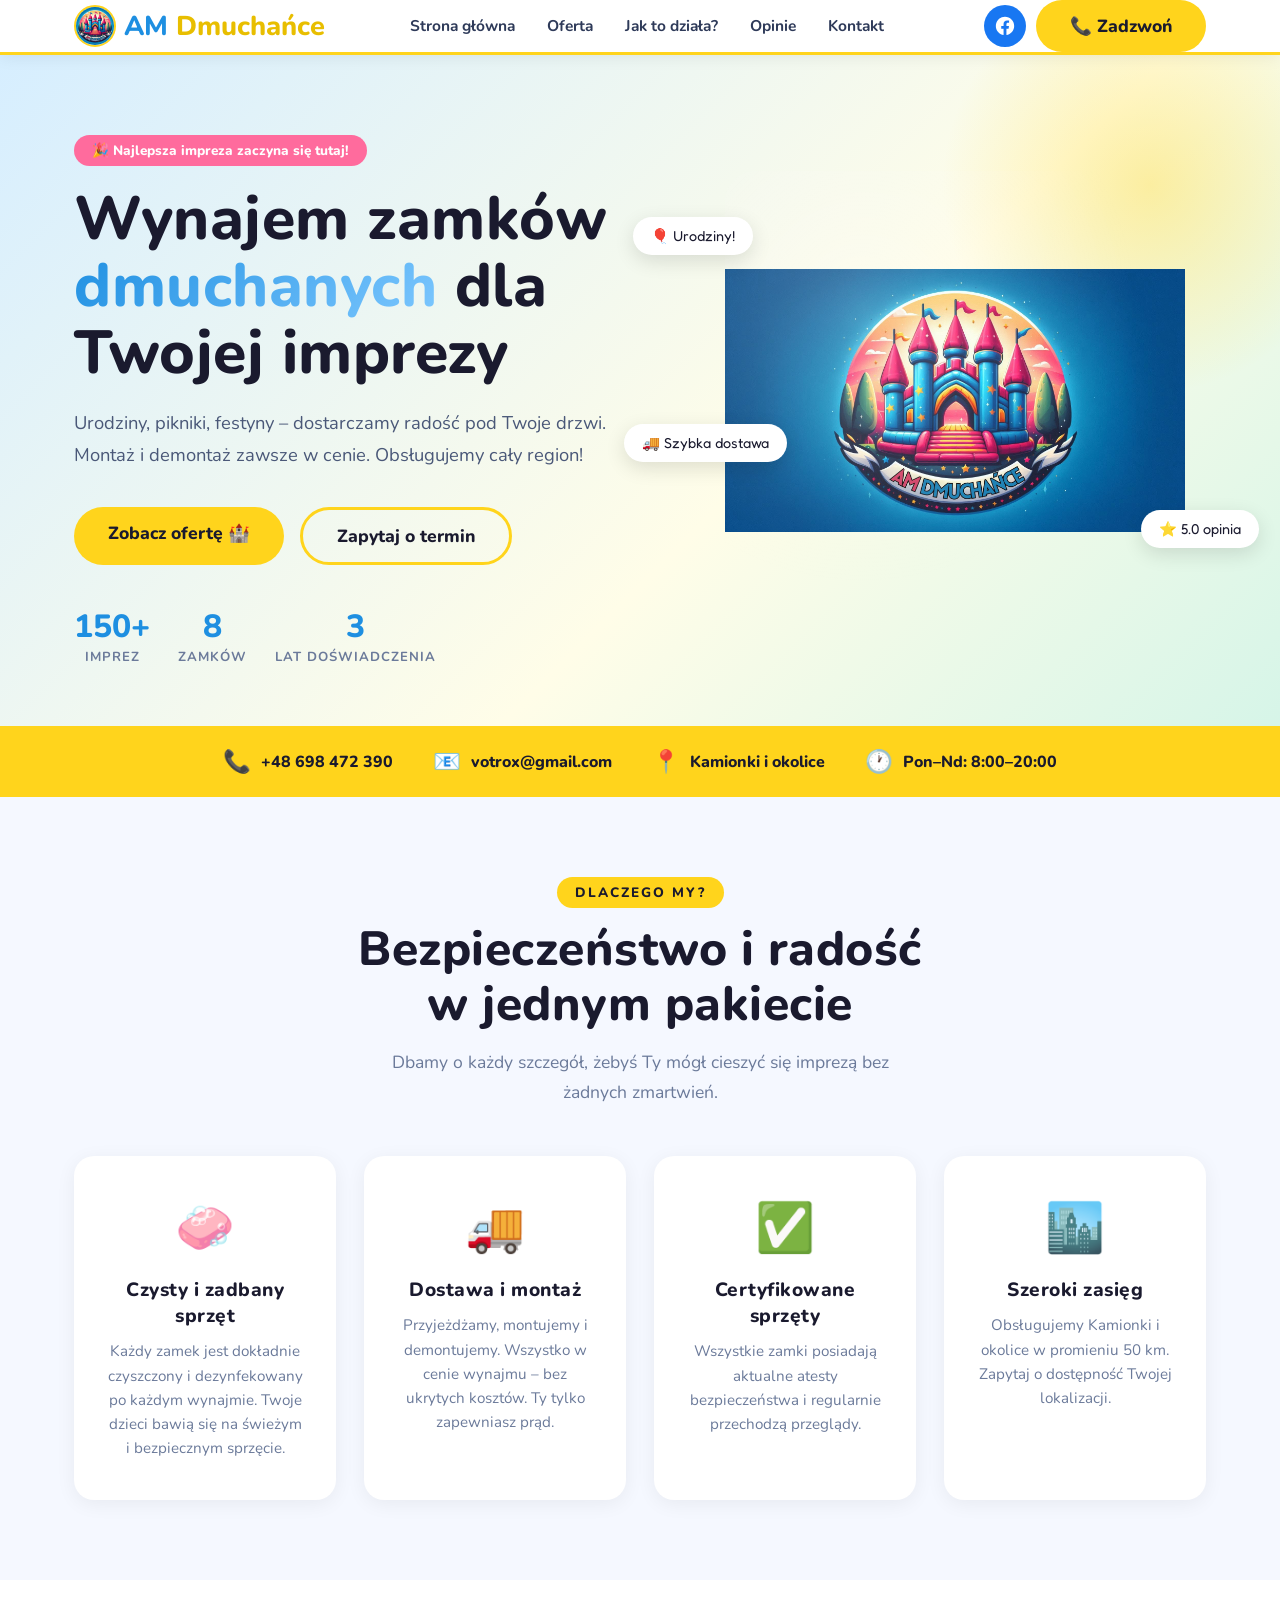
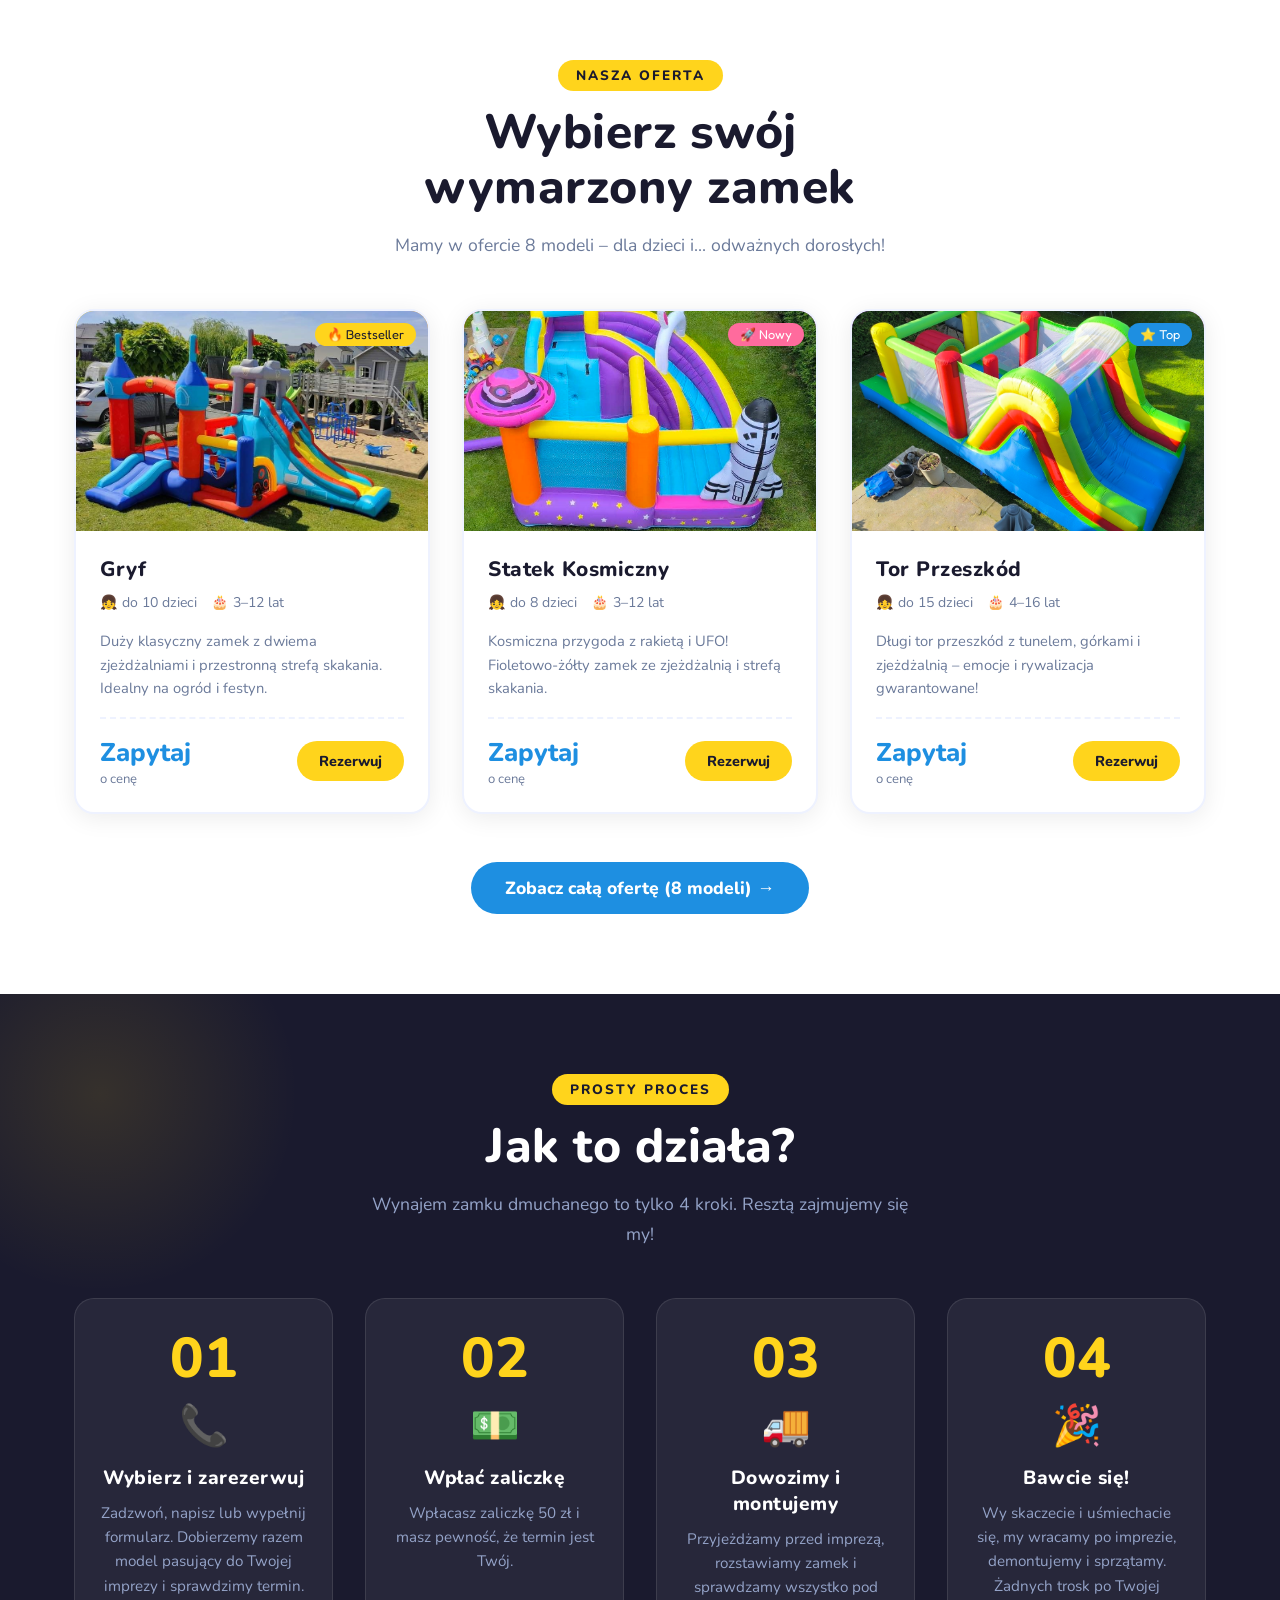
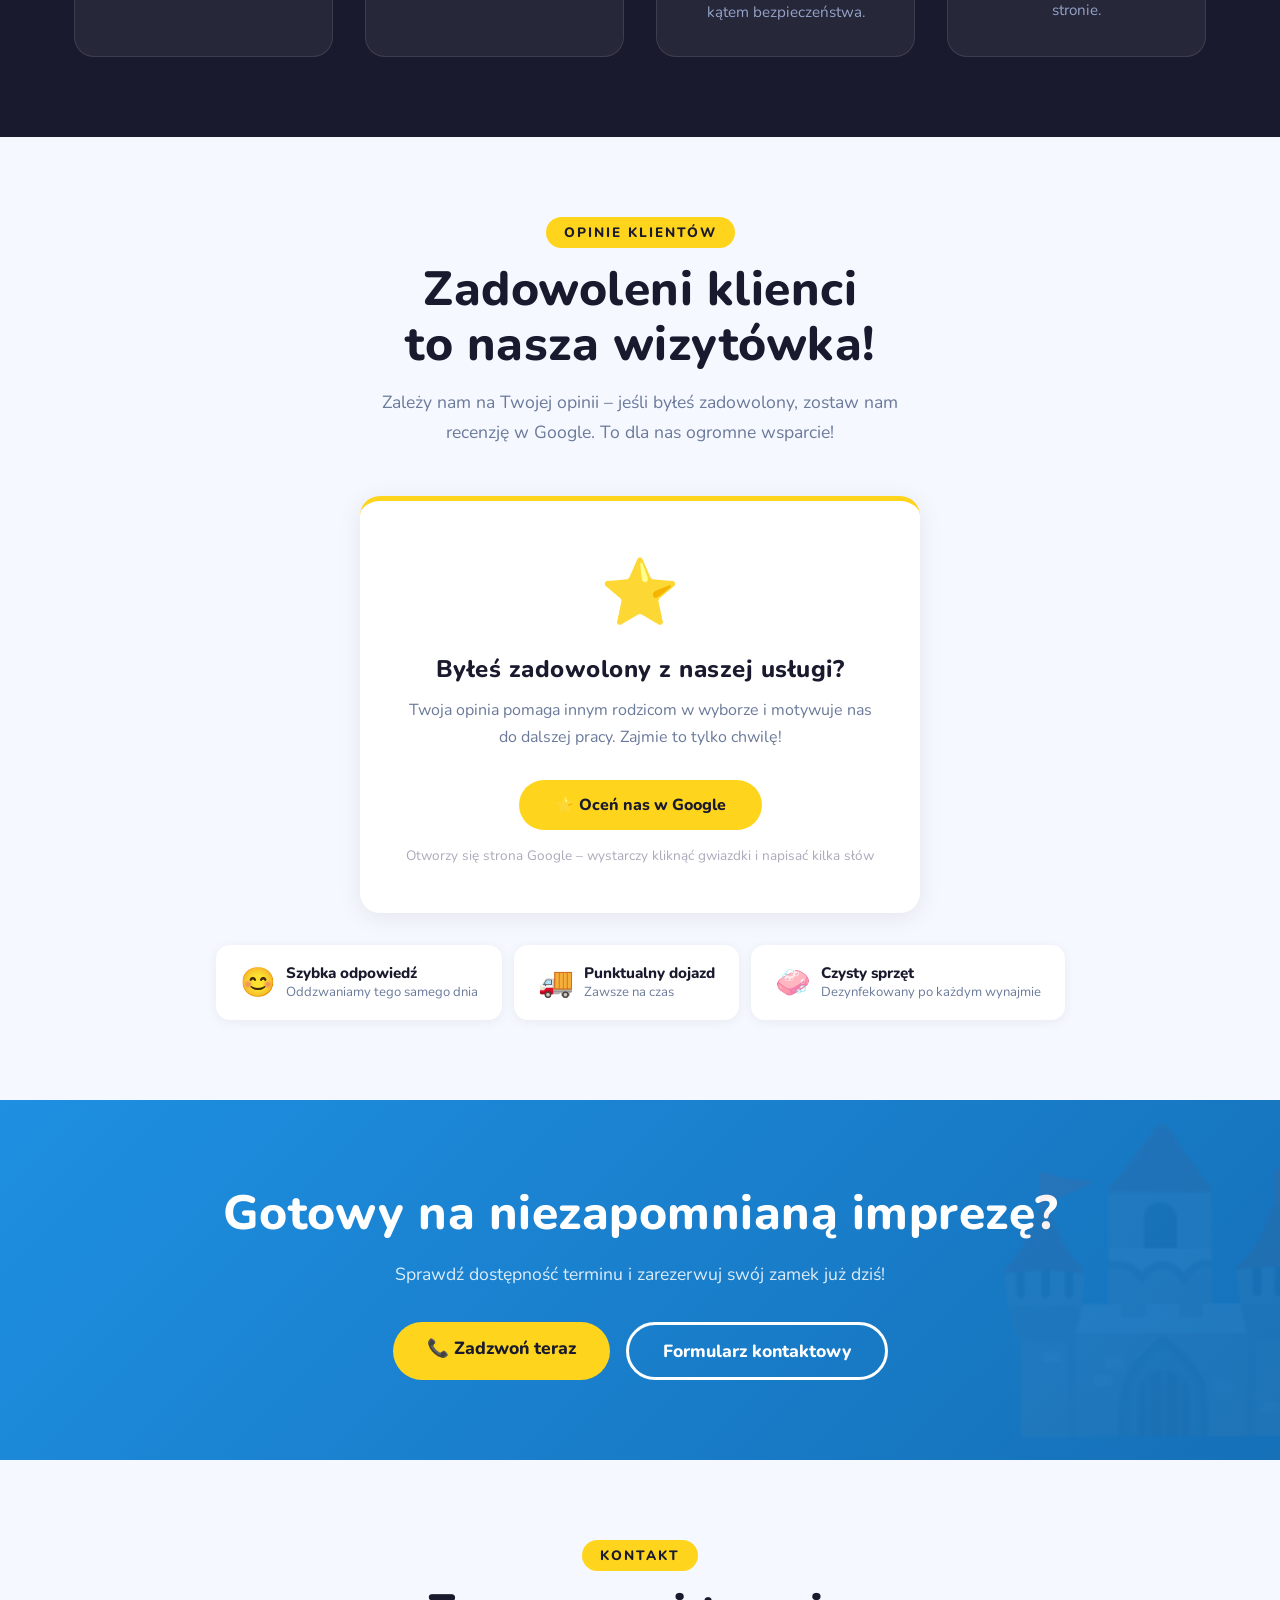
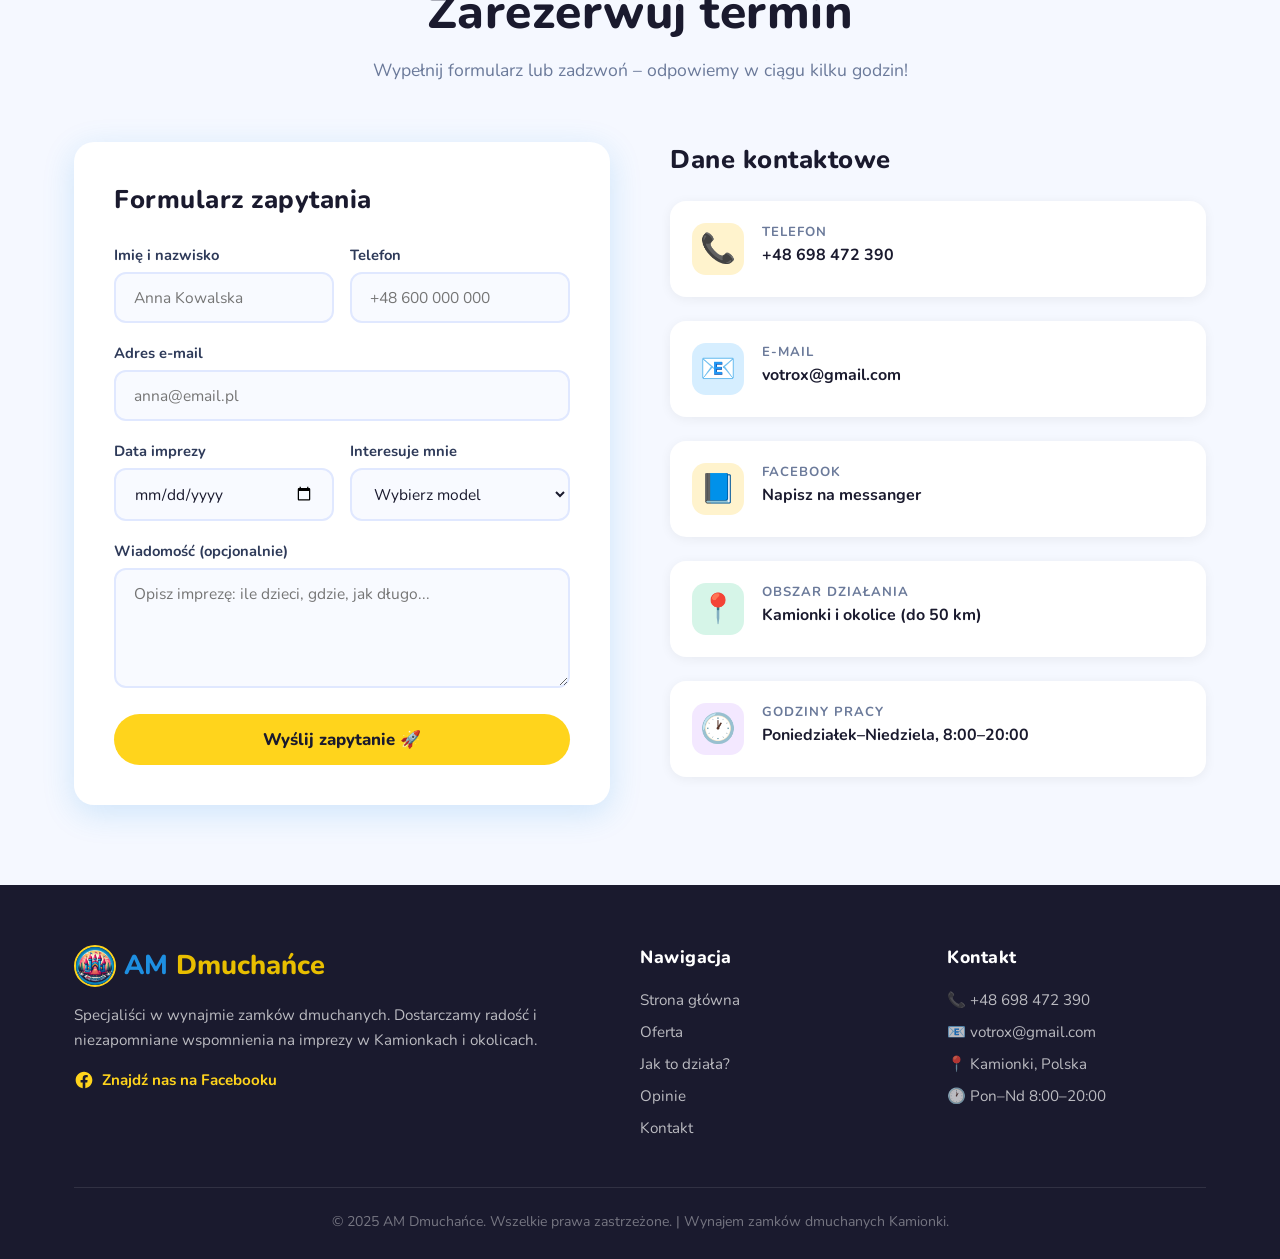
==== index.html @ 65a86e57 "Add files via upload" ====
<!DOCTYPE html>
<html lang="pl">
<head>
  <meta charset="UTF-8" />
  <meta name="viewport" content="width=device-width, initial-scale=1.0" />
  <meta name="description" content="AM Dmuchańce – wynajem zamków dmuchanych na urodziny, imprezy i eventy. Dostawa, montaż, ubezpieczenie w cenie. Zadzwoń już dziś!" />
  <meta name="keywords" content="wynajem dmuchańców, wynajem zamków dmuchanych, dmuchańce Kamionki, zamek dmuchany na urodziny, atrakcje dla dzieci, dmuchańce na eventy, dmuchańce Wielkopolska, AM Dmuchańce" />
  <meta name="robots" content="index, follow" />
  <meta name="author" content="AM Dmuchańce" />
  <meta property="og:type" content="website" />
  <meta property="og:locale" content="pl_PL" />
  <meta property="og:title" content="AM Dmuchańce – Wynajem Zamków Dmuchanych" />
  <meta property="og:description" content="Wynajem zamków dmuchanych na urodziny, festyny i eventy. Obsługujemy Kamionki i okolice. Dostawa, montaż i demontaż w cenie." />
  <meta property="og:image" content="logo.jpg" />
  <meta property="og:site_name" content="AM Dmuchańce" />
  <meta name="twitter:card" content="summary_large_image" />
  <meta name="twitter:title" content="AM Dmuchańce – Wynajem Zamków Dmuchanych" />
  <meta name="twitter:description" content="Zarezerwuj dmuchańca na imprezę: urodziny, piknik lub festyn. Kamionki i okolice." />
  <meta name="twitter:image" content="logo.jpg" />
  <link rel="canonical" href="/" />
  <script type="application/ld+json">
    {
      "@context": "https://schema.org",
      "@type": "LocalBusiness",
      "name": "AM Dmuchańce",
      "description": "Wynajem zamków dmuchanych na urodziny, imprezy i eventy.",
      "image": "logo.jpg",
      "telephone": "+48 698 472 390",
      "email": "votrox@gmail.com",
      "areaServed": {
        "@type": "City",
        "name": "Kamionki"
      },
      "address": {
        "@type": "PostalAddress",
        "addressLocality": "Kamionki",
        "addressCountry": "PL"
      },
      "openingHoursSpecification": [
        {
          "@type": "OpeningHoursSpecification",
          "dayOfWeek": [
            "Monday",
            "Tuesday",
            "Wednesday",
            "Thursday",
            "Friday",
            "Saturday",
            "Sunday"
          ],
          "opens": "08:00",
          "closes": "20:00"
        }
      ],
      "sameAs": [
        "https://www.facebook.com/profile.php?id=61563343614624&locale=pl_PL"
      ]
    }
  </script>
  <title>AM Dmuchańce – Wynajem Zamków Dmuchanych</title>
  <link rel="icon" type="image/x-icon" href="favicon.ico" />
  <link rel="stylesheet" href="style.css" />
</head>
<body>    

<!-- ===== HEADER ===== -->
<header>
  <nav class="container">
    <a href="index.html" class="logo">
      <img src="logo.jpg" alt="AM Dmuchańce logo" class="logo-img" /> AM <span>Dmuchańce</span>
    </a>
    <ul class="nav-links">
      <li><a href="index.html">Strona główna</a></li>
      <li><a href="oferta.html">Oferta</a></li>
      <li><a href="#jak-to-dziala">Jak to działa?</a></li>
      <li><a href="#opinie">Opinie</a></li>
      <li><a href="#kontakt">Kontakt</a></li>
    </ul>
    <div class="nav-actions">
      <a href="https://www.facebook.com/profile.php?id=61563343614624&locale=pl_PL" target="_blank" rel="noopener" class="btn-fb" aria-label="Facebook">
        <svg xmlns="http://www.w3.org/2000/svg" viewBox="0 0 24 24" fill="currentColor" width="22" height="22"><path d="M22 12c0-5.523-4.477-10-10-10S2 6.477 2 12c0 4.991 3.657 9.128 8.438 9.878v-6.987H7.9v-2.89h2.538V9.797c0-2.506 1.492-3.89 3.777-3.89 1.094 0 2.238.195 2.238.195v2.46h-1.26c-1.243 0-1.63.771-1.63 1.562V12h2.773l-.443 2.89h-2.33v6.988C18.343 21.128 22 16.991 22 12z"/></svg>
      </a>
      <a href="tel:+48698472390" class="btn btn-primary nav-cta">📞 Zadzwoń</a>
    </div>
    <div class="hamburger" aria-label="Menu">
      <span></span><span></span><span></span>
    </div>
  </nav>
</header>

<!-- ===== HERO ===== -->
<section class="hero">
  <div class="container hero-inner">
    <div class="hero-content">
      <span class="hero-badge">🎉 Najlepsza impreza zaczyna się tutaj!</span>
      <h1>Wynajem zamków<br><em>dmuchanych</em> dla Twojej imprezy</h1>
      <p class="hero-desc">
        Urodziny, pikniki, festyny – dostarczamy radość pod Twoje drzwi.
        Montaż i demontaż zawsze w cenie.
        Obsługujemy cały region!
      </p>
      <div class="hero-actions">
        <a href="oferta.html" class="btn btn-primary">Zobacz ofertę 🏰</a>
        <a href="#kontakt" class="btn btn-outline">Zapytaj o termin</a>
      </div>
      <div class="hero-stats">
        <div class="stat-item">
          <div class="stat-num" data-target="150" data-suffix="+">0+</div>
          <div class="stat-label">Imprez</div>
        </div>
        <div class="stat-item">
          <div class="stat-num" data-target="8" data-suffix="">0</div>
          <div class="stat-label">Zamków</div>
        </div>
        <div class="stat-item">
          <div class="stat-num" data-target="3">0</div>
          <div class="stat-label">Lat doświadczenia</div>
        </div>
      </div>
    </div>

    <div class="hero-visual" style="padding-left: 40px;">
      <div class="hero-castle-wrapper">
        <div class="castle-img-placeholder" style="font-size:0;background:none;box-shadow:none;">
          <img src="logo.jpg" alt="AM Dmuchańce zamek dmuchany" style="width:100%;height:100%;object-fit:contain;border-radius:20px;" />
        </div>
        <div class="bubble bubble-1">🎈 Urodziny!</div>
        <div class="bubble bubble-2">⭐ 5.0 opinia</div>
        <div class="bubble bubble-3">🚚 Szybka dostawa</div>
      </div>
    </div>
  </div>
</section>

<!-- ===== CONTACT STRIP ===== -->
<div class="contact-strip">
  <div class="container contact-strip-inner">
    <div class="contact-item"><span class="icon">📞</span> +48 698 472 390</div>
    <div class="contact-item"><span class="icon">📧</span> votrox@gmail.com</div>
    <div class="contact-item"><span class="icon">📍</span> Kamionki i okolice</div>
    <div class="contact-item"><span class="icon">🕐</span> Pon–Nd: 8:00–20:00</div>
  </div>
</div>

<!-- ===== FEATURES ===== -->
<section class="features">
  <div class="container">
    <div class="text-center">
      <span class="section-tag">Dlaczego My?</span>
      <h2 class="section-title">Bezpieczeństwo i radość<br>w jednym pakiecie</h2>
      <p class="section-sub">Dbamy o każdy szczegół, żebyś Ty mógł cieszyć się imprezą bez żadnych zmartwień.</p>
    </div>
    <div class="features-grid">
      <div class="feature-card reveal">
        <span class="feature-icon">🧼</span>
         <h3>Czysty i zadbany sprzęt</h3>
        <p>Każdy zamek jest dokładnie czyszczony i dezynfekowany po każdym wynajmie. Twoje dzieci bawią się na świeżym i bezpiecznym sprzęcie.</p>
      </div>
      <div class="feature-card reveal">
        <span class="feature-icon">🚚</span>
        <h3>Dostawa i montaż</h3>
        <p>Przyjeżdżamy, montujemy i demontujemy. Wszystko w cenie wynajmu – bez ukrytych kosztów. Ty tylko zapewniasz prąd.</p>
      </div>
      <div class="feature-card reveal">
        <span class="feature-icon">✅</span>
        <h3>Certyfikowane sprzęty</h3>
        <p>Wszystkie zamki posiadają aktualne atesty bezpieczeństwa i regularnie przechodzą przeglądy.</p>
      </div>
      <div class="feature-card reveal">
        <span class="feature-icon">🏙️</span>
        <h3>Szeroki zasięg</h3>
        <p>Obsługujemy Kamionki i okolice w promieniu 50 km. Zapytaj o dostępność Twojej lokalizacji.</p>
      </div>
    </div>
  </div>
</section>

<!-- ===== OFFER PREVIEW ===== -->
<section class="offer-preview" id="oferta">
  <div class="container">
    <div class="text-center">
      <span class="section-tag">Nasza Oferta</span>
      <h2 class="section-title">Wybierz swój<br>wymarzony zamek</h2>
      <p class="section-sub">Mamy w ofercie 8 modeli – dla dzieci i... odważnych dorosłych!</p>
    </div>
    <div class="offer-grid">

      <div class="castle-card castle-card-full" data-category="klasyczne">
        <div class="castle-thumb t1" style="padding:0;">
          <img src="gryf_1.jpg" alt="Gryf – zamek dmuchany" style="width:100%;height:100%;object-fit:cover;" />
          <span class="castle-badge">🔥 Bestseller</span>
        </div>
        <div class="castle-info">
          <h3>Gryf</h3>
          <div class="castle-meta">
            <span>👧 do 10 dzieci</span>
            <span>🎂 3–12 lat</span>
          </div>
          <p style="font-size:.92rem;color:#6B7A9A;line-height:1.6;margin-bottom:12px;">Duży klasyczny zamek z dwiema zjeżdżalniami i przestronną strefą skakania. Idealny na ogród i festyn.</p>
          
          <div class="castle-price">
            <div>
              <div class="price-amount">Zapytaj</div>
              <div class="price-unit">o cenę</div>
            </div>
            <a href="index.html#kontakt" class="btn btn-primary" style="padding:10px 22px;font-size:.9rem;">Rezerwuj</a>
          </div>
        </div>
      </div>

      <div class="castle-card castle-card-full" data-category="tematyczne">
        <div class="castle-thumb t3" style="padding:0;">
          <img src="statekkosmiczny3.jpg" alt="Statek Kosmiczny – zamek dmuchany" style="width:100%;height:100%;object-fit:cover;" />
          <span class="castle-badge" style="background:var(--pink);color:#fff;">🚀 Nowy</span>
        </div>
        <div class="castle-info">
          <h3>Statek Kosmiczny</h3>
          <div class="castle-meta">
            <span>👧 do 8 dzieci</span>
            <span>🎂 3–12 lat</span>
          </div>
          <p style="font-size:.92rem;color:#6B7A9A;line-height:1.6;margin-bottom:12px;">Kosmiczna przygoda z rakietą i UFO! Fioletowo-żółty zamek ze zjeżdżalnią i strefą skakania.</p>
          
          <div class="castle-price">
            <div>
              <div class="price-amount">Zapytaj</div>
              <div class="price-unit">o cenę</div>
            </div>
            <a href="index.html#kontakt" class="btn btn-primary" style="padding:10px 22px;font-size:.9rem;">Rezerwuj</a>
          </div>
        </div>
      </div>

      <div class="castle-card castle-card-full" data-category="komby">
        <div class="castle-thumb t5" style="padding:0;">
          <img src="torprzeszkod5.jpg" alt="Tor Przeszkód – zamek dmuchany" style="width:100%;height:100%;object-fit:cover;" />
          <span class="castle-badge" style="background:var(--blue);color:#fff;">⭐ Top</span>
        </div>
        <div class="castle-info">
          <h3>Tor Przeszkód</h3>
          <div class="castle-meta">
            <span>👧 do 15 dzieci</span>
            <span>🎂 4–16 lat</span>
          </div>
          <p style="font-size:.92rem;color:#6B7A9A;line-height:1.6;margin-bottom:12px;">Długi tor przeszkód z tunelem, górkami i zjeżdżalnią – emocje i rywalizacja gwarantowane!</p>
          
          <div class="castle-price">
            <div>
              <div class="price-amount">Zapytaj</div>
              <div class="price-unit">o cenę</div>
            </div>
            <a href="index.html#kontakt" class="btn btn-primary" style="padding:10px 22px;font-size:.9rem;">Rezerwuj</a>
          </div>
        </div>
      </div>

    </div>
    <div class="text-center" style="margin-top:48px;">
      <a href="oferta.html" class="btn btn-secondary">Zobacz całą ofertę (8 modeli) →</a>
    </div>
  </div>
</section>

<!-- ===== HOW IT WORKS ===== -->
<section class="how" id="jak-to-dziala">
  <div class="container">
    <div class="text-center">
      <span class="section-tag" style="background:var(--yellow);">Prosty proces</span>
      <h2 class="section-title">Jak to działa?</h2>
      <p class="section-sub">Wynajem zamku dmuchanego to tylko 4 kroki. Resztą zajmujemy się my!</p>
    </div>
    <div class="steps-grid">
      <div class="step">
        <div class="step-num">01</div>
        <div class="step-icon">📞</div>
        <h3>Wybierz i zarezerwuj</h3>
        <p>Zadzwoń, napisz lub wypełnij formularz. Dobierzemy razem model pasujący do Twojej imprezy i sprawdzimy termin.</p>
      </div>
      <div class="step">
        <div class="step-num">02</div>
        <div class="step-icon">💵</div>
        <h3>Wpłać zaliczkę</h3>
        <p>Wpłacasz zaliczkę 50 zł i masz pewność, że termin jest Twój.</p>
      </div>
      <div class="step">
        <div class="step-num">03</div>
        <div class="step-icon">🚚</div>
        <h3>Dowozimy i montujemy</h3>
        <p>Przyjeżdżamy przed imprezą, rozstawiamy zamek i sprawdzamy wszystko pod kątem bezpieczeństwa.</p>
      </div>
      <div class="step">
        <div class="step-num">04</div>
        <div class="step-icon">🎉</div>
        <h3>Bawcie się!</h3>
        <p>Wy skaczecie i uśmiechacie się, my wracamy po imprezie, demontujemy i sprzątamy. Żadnych trosk po Twojej stronie.</p>
      </div>
    </div>
  </div>
</section>

<!-- ===== TESTIMONIALS ===== -->
 <section class="testimonials" id="opinie">
  <div class="container">
    <div class="text-center">
      <span class="section-tag">Opinie Klientów</span>
      <h2 class="section-title">Zadowoleni klienci<br>to nasza wizytówka!</h2>
      <p class="section-sub">Zależy nam na Twojej opinii – jeśli byłeś zadowolony, zostaw nam recenzję w Google. To dla nas ogromne wsparcie!</p>
    </div>
    <div style="display:flex;flex-direction:column;align-items:center;gap:32px;margin-top:16px;">
      <div style="background:var(--white);border-radius:var(--radius);padding:48px 40px;text-align:center;box-shadow:0 4px 24px rgba(0,0,0,.08);max-width:560px;width:100%;border-top:5px solid var(--yellow);">
        <div style="font-size:4rem;margin-bottom:16px;">⭐</div>
        <h3 style="font-size:1.5rem;margin-bottom:12px;color:var(--dark);">Byłeś zadowolony z naszej usługi?</h3>
        <p style="color:#6B7A9A;line-height:1.7;margin-bottom:28px;">Twoja opinia pomaga innym rodzicom w wyborze i motywuje nas do dalszej pracy. Zajmie to tylko chwilę!</p>
        <a href="https://www.google.com/search?client=opera-gx&hs=63m&sa=X&sca_esv=f0f46d557053f7c4&sxsrf=ANbL-n58nLShHznS77eJIgfb4PZEChLWdA:1776110178319&q=AM+Dmuchańce+-+Wynajem+dmuchańców+Opinie&rflfq=1&num=20&stick=H4sIAAAAAAAAAONgkxIxNDA1NDSxNDI0MDQ1NLI0srA0tNjAyPiKUdvRV8EltzQ5I_FoS3Kqgq5CeGVeYlZqrkIKTPDw5nIF_4LMvMzURaykqAYAS38jBncAAAA&rldimm=10511492101512928918&tbm=lcl&hl=pl-PL&ved=2ahUKEwjl0YqCzuuTAxVlKBAIHZZMPMIQ9fQKegQIRhAG&biw=1878&bih=923&dpr=1#lkt=LocalPoiReviews" target="_blank" rel="noopener" class="btn btn-primary" style="font-size:1rem;padding:14px 36px;">
          ⭐ Oceń nas w Google
        </a>
        <p style="margin-top:16px;font-size:.85rem;color:#aab;">Otworzy się strona Google – wystarczy kliknąć gwiazdki i napisać kilka słów</p>
      </div>
      <div style="display:flex;gap:12px;flex-wrap:wrap;justify-content:center;">
        <div style="background:var(--white);border-radius:14px;padding:18px 24px;box-shadow:0 2px 12px rgba(0,0,0,.06);display:flex;align-items:center;gap:10px;">
          <span style="font-size:1.8rem;">😊</span>
          <div>
            <div style="font-weight:800;font-size:.95rem;color:var(--dark);">Szybka odpowiedź</div>
            <div style="font-size:.82rem;color:#6B7A9A;">Oddzwaniamy tego samego dnia</div>
          </div>
        </div>
        <div style="background:var(--white);border-radius:14px;padding:18px 24px;box-shadow:0 2px 12px rgba(0,0,0,.06);display:flex;align-items:center;gap:10px;">
          <span style="font-size:1.8rem;">🚚</span>
          <div>
            <div style="font-weight:800;font-size:.95rem;color:var(--dark);">Punktualny dojazd</div>
            <div style="font-size:.82rem;color:#6B7A9A;">Zawsze na czas</div>
          </div>
        </div>
        <div style="background:var(--white);border-radius:14px;padding:18px 24px;box-shadow:0 2px 12px rgba(0,0,0,.06);display:flex;align-items:center;gap:10px;">
          <span style="font-size:1.8rem;">🧼</span>
          <div>
            <div style="font-weight:800;font-size:.95rem;color:var(--dark);">Czysty sprzęt</div>
            <div style="font-size:.82rem;color:#6B7A9A;">Dezynfekowany po każdym wynajmie</div>
          </div>
        </div>
      </div>
    </div>
  </div>
</section>
<!-- <section class="testimonials" id="opinie">
  <div class="container">
    <div class="text-center">
      <span class="section-tag">Opinie Klientów</span>
      <h2 class="section-title">Co mówią<br>zadowoleni rodzice?</h2>
      <p class="section-sub">Ponad 150 udanych imprez i setki szczęśliwych dzieci. Sprawdź, co o nas myślą!</p>
    </div>
    <div class="testi-grid">
      <div class="testi-card">
        <div class="stars">★★★★★</div>
        <p>Zamek był piękny, dzieci były zachwycone! Panowie przyjechali punktualnie, wszystko sprawnie rozstawili. Zdecydowanie polecam i wrócimy za rok!</p>
        <div class="testi-author">
          <div class="author-avatar av1">👩</div>
          <div>
            <div class="author-name">Katarzyna M.</div>
            <div class="author-role">Urodziny 6-latki, Warszawa</div>
          </div>
        </div>
      </div>
      <div class="testi-card">
        <div class="stars">★★★★★</div>
        <p>Wynajęliśmy zamek wodny na piknik firmowy – absolutny hit! Nawet dorośli nie mogli się powstrzymać od skakania. Obsługa profesjonalna i miła.</p>
        <div class="testi-author">
          <div class="author-avatar av2">👨</div>
          <div>
            <div class="author-name">Piotr K.</div>
            <div class="author-role">Piknik firmowy, Piaseczno</div>
          </div>
        </div>
      </div>
      <div class="testi-card">
        <div class="stars">★★★★★</div>
        <p>Super cena, rewelacyjna obsługa, zamek dokładnie taki jak na zdjęciach. Córka już pyta kiedy znowu będzie skakać! Na pewno będziemy wracać.</p>
        <div class="testi-author">
          <div class="author-avatar av3">👩</div>
          <div>
            <div class="author-name">Monika R.</div>
            <div class="author-role">Urodziny 5-latki, Pruszków</div>
          </div>
        </div>
      </div>
    </div>
  </div>
</section> -->

<!-- ===== CTA BAND ===== -->
<section class="cta-band">
  <div class="container">
    <h2>Gotowy na niezapomnianą imprezę?</h2>
    <p>Sprawdź dostępność terminu i zarezerwuj swój zamek już dziś!</p>
    <div style="display:flex;gap:16px;justify-content:center;flex-wrap:wrap;">
      <a href="tel:+48698472390" class="btn btn-primary">📞 Zadzwoń teraz</a>
      <a href="#kontakt" class="btn btn-outline" style="border-color:#fff;color:#fff;">Formularz kontaktowy</a>
    </div>
  </div>
</section>

<!-- ===== CONTACT ===== -->
<section class="contact-section" id="kontakt">
  <div class="container">
    <div class="text-center" style="margin-bottom:56px;">
      <span class="section-tag">Kontakt</span>
      <h2 class="section-title">Zarezerwuj termin</h2>
      <p class="section-sub">Wypełnij formularz lub zadzwoń – odpowiemy w ciągu kilku godzin!</p>
    </div>
    <div class="contact-grid">
      <div class="contact-form">
        <h3>Formularz zapytania</h3>
        <form id="contactForm" action="https://formspree.io/f/mwvaewgo" method="POST">
  <div class="form-group row2">
    <div>
      <label>Imię i nazwisko</label>
      <input type="text" name="imie_nazwisko" placeholder="Anna Kowalska" required />
    </div>
    <div>
      <label>Telefon</label>
      <input type="tel" name="telefon" placeholder="+48 600 000 000" required />
    </div>
  </div>
  <div class="form-group">
    <label>Adres e-mail</label>
    <input type="email" name="email" placeholder="anna@email.pl" required />
  </div>
  <div class="form-group row2">
    <div>
      <label>Data imprezy</label>
      <input type="date" name="data_imprezy" required />
    </div>
    <div>
      <label>Interesuje mnie</label>
      <select name="model">
        <option value="">Wybierz model</option>
        <option>Gryf</option>
        <option>Statek Morski</option>
        <option>Statek Kosmiczny</option>
        <option>Domek</option>
        <option>Tor Przeszkód</option>
        <option>Klocki - Zjeżdżalnia</option>
        <option>Klocki - Ocean</option>
        <option>Klocki - Plac Zabawy</option>
      </select>
    </div>
  </div>
  <div class="form-group">
    <label>Wiadomość (opcjonalnie)</label>
    <textarea name="wiadomosc" placeholder="Opisz imprezę: ile dzieci, gdzie, jak długo..."></textarea>
  </div>
  <button type="submit" class="btn btn-primary" style="width:100%;font-size:1.05rem;">
    Wyślij zapytanie 🚀
  </button>
</form>
      </div>

      <div class="contact-info">
        <h3>Dane kontaktowe</h3>
        <div class="contact-info-list">
          <div class="cinfo-item">
            <div class="cinfo-icon ci1">📞</div>
            <div>
              <div class="cinfo-label">Telefon</div>
              <div class="cinfo-value">+48 698 472 390</div>
            </div>
          </div>
          <div class="cinfo-item">
            <div class="cinfo-icon ci2">📧</div>
            <div>
              <div class="cinfo-label">E-mail</div>
              <div class="cinfo-value">votrox@gmail.com</div>
            </div>
          </div>
          <div class="cinfo-item">
            <div class="cinfo-icon ci1">📘</div>
            <div>
              <div class="cinfo-label">Facebook</div>
              <div class="cinfo-value"><a href="https://www.facebook.com/profile.php?id=61563343614624&locale=pl_PL" target="_blank" rel="noopener">Napisz na messanger</a></div>
            </div>
          </div>
          <div class="cinfo-item">
            <div class="cinfo-icon ci3">📍</div>
            <div>
              <div class="cinfo-label">Obszar działania</div>
              <div class="cinfo-value">Kamionki i okolice (do 50 km)</div>
            </div>
          </div>
          <div class="cinfo-item">
            <div class="cinfo-icon" style="background:#F3E8FF;">🕐</div>
            <div>
              <div class="cinfo-label">Godziny pracy</div>
              <div class="cinfo-value">Poniedziałek–Niedziela, 8:00–20:00</div>
            </div>
          </div>
        </div>
      </div>
    </div>
  </div>
</section>

<!-- ===== FOOTER ===== -->
<footer>
  <div class="container">
    <div class="footer-grid">
      <div class="footer-brand">
        <a href="index.html" class="logo">
          <img src="logo.jpg" alt="AM Dmuchańce" class="logo-img" /> AM <span>Dmuchańce</span>
        </a>
        <p style="margin-top:16px;">Specjaliści w wynajmie zamków dmuchanych. Dostarczamy radość i niezapomniane wspomnienia na imprezy w Kamionkach i okolicach.</p>
        <a href="https://www.facebook.com/profile.php?id=61563343614624&locale=pl_PL" target="_blank" rel="noopener" style="display:inline-flex;align-items:center;gap:8px;margin-top:16px;color:var(--yellow);font-weight:700;font-size:.95rem;">
          <svg xmlns="http://www.w3.org/2000/svg" viewBox="0 0 24 24" fill="currentColor" width="20" height="20"><path d="M22 12c0-5.523-4.477-10-10-10S2 6.477 2 12c0 4.991 3.657 9.128 8.438 9.878v-6.987H7.9v-2.89h2.538V9.797c0-2.506 1.492-3.89 3.777-3.89 1.094 0 2.238.195 2.238.195v2.46h-1.26c-1.243 0-1.63.771-1.63 1.562V12h2.773l-.443 2.89h-2.33v6.988C18.343 21.128 22 16.991 22 12z"/></svg>
          Znajdź nas na Facebooku
        </a>
      </div>
      <div class="footer-col">
        <h4>Nawigacja</h4>
        <ul>
          <li><a href="index.html">Strona główna</a></li>
          <li><a href="oferta.html">Oferta</a></li>
          <li><a href="#jak-to-dziala">Jak to działa?</a></li>
          <li><a href="#opinie">Opinie</a></li>
          <li><a href="#kontakt">Kontakt</a></li>
        </ul>
      </div>
      <div class="footer-col">
        <h4>Kontakt</h4>
        <ul>
          <li><a href="tel:+48698472390">📞 +48 698 472 390</a></li>
          <li><a href="mailto:votrox@gmail.com">📧 votrox@gmail.com</a></li>
          <li><a href="#">📍 Kamionki, Polska</a></li>
          <li><a href="#">🕐 Pon–Nd 8:00–20:00</a></li>
        </ul>
      </div>
    </div>
    <div class="footer-bottom">
      © 2025 AM Dmuchańce. Wszelkie prawa zastrzeżone. | Wynajem zamków dmuchanych Kamionki.
    </div>
  </div>
</footer>

<script src="main.js"></script>
</body>
</html>
---- style.css ----
@import url('https://fonts.googleapis.com/css2?family=Fredoka+One&family=Nunito:wght@400;600;700;800&display=swap');

/* ===== RESET & ROOT ===== */
*, *::before, *::after { box-sizing: border-box; margin: 0; padding: 0; }

:root {
  --yellow:   #FFD41C;
  --yellow-d: #E8BE00;
  --blue:     #1E8FE1;
  --blue-d:   #1570B8;
  --sky:      #D6EEFF;
  --pink:     #FF6B9D;
  --green:    #2DCB6E;
  --white:    #FFFFFF;
  --dark:     #1A1A2E;
  --gray:     #F5F8FF;
  --text:     #2E3A59;
  --radius:   20px;
  --shadow:   0 8px 32px rgba(30,143,225,.18);
}

html { scroll-behavior: smooth; }

body {
  font-family: 'Nunito', sans-serif;
  color: var(--text);
  background: var(--white);
  overflow-x: hidden;
}

h1, h2, h3, h4 { font-family: 'Nunito', sans-serif; font-weight: 800; letter-spacing: .5px; }

a { text-decoration: none; color: inherit; }

img { max-width: 100%; display: block; }

/* ===== UTILITY ===== */
.container { max-width: 1180px; margin: 0 auto; padding: 0 24px; }
.btn {
  display: inline-block;
  padding: 14px 34px;
  border-radius: 50px;
  font-family: 'Nunito', sans-serif;
  font-weight: 800;
  font-size: 1.1rem;
  cursor: pointer;
  border: none;
  transition: transform .2s, box-shadow .2s;
}
.btn:hover { transform: translateY(-3px); box-shadow: 0 8px 24px rgba(0,0,0,.18); }
.btn-primary { background: var(--yellow); color: var(--dark); }
.btn-secondary { background: var(--blue); color: #fff; }
.btn-outline { background: transparent; border: 3px solid var(--yellow); color: var(--dark); }

.section-tag {
  display: inline-block;
  background: var(--yellow);
  color: var(--dark);
  font-family: 'Nunito', sans-serif;
  font-weight: 800;
  font-size: .85rem;
  letter-spacing: 2px;
  text-transform: uppercase;
  padding: 6px 18px;
  border-radius: 50px;
  margin-bottom: 14px;
}
.section-title {
  font-size: clamp(2rem, 4vw, 3rem);
  line-height: 1.15;
  margin-bottom: 16px;
  color: var(--dark);
}
.section-sub {
  font-size: 1.1rem;
  color: #6B7A9A;
  max-width: 560px;
  margin: 0 auto 48px;
  line-height: 1.7;
}
.text-center { text-align: center; }

/* ===== HEADER / NAV ===== */
header {
  position: sticky; top: 0; z-index: 100;
  background: rgba(255,255,255,.92);
  backdrop-filter: blur(12px);
  border-bottom: 3px solid var(--yellow);
  box-shadow: 0 2px 16px rgba(0,0,0,.07);
}

nav {
  display: flex;
  align-items: center;
  justify-content: space-between;
  padding: 14px 0;
}

.logo {
  font-family: 'Nunito', sans-serif;
  font-weight: 800;
  font-size: 1.7rem;
  color: var(--blue);
  display: flex;
  align-items: center;
  gap: 8px;
}
.logo span { color: var(--yellow-d); }
.logo .bounce { display: inline-block; animation: bounce 2s infinite; }

.nav-links {
  display: flex;
  gap: 32px;
  list-style: none;
}
.nav-links a {
  font-weight: 700;
  font-size: .97rem;
  color: var(--text);
  padding: 6px 0;
  position: relative;
  transition: color .2s;
}
.nav-links a::after {
  content: '';
  position: absolute;
  bottom: 0; left: 0;
  width: 0; height: 3px;
  background: var(--yellow);
  border-radius: 2px;
  transition: width .25s;
}
.nav-links a:hover { color: var(--blue); }
.nav-links a:hover::after { width: 100%; }

.logo-img {
  width: 42px;
  height: 42px;
  border-radius: 50%;
  object-fit: cover;
  border: 2px solid var(--yellow);
  flex-shrink: 0;
}

.nav-actions {
  display: flex;
  align-items: center;
  gap: 10px;
  margin-left: 16px;
}

.btn-fb {
  display: flex;
  align-items: center;
  justify-content: center;
  width: 42px;
  height: 42px;
  border-radius: 50%;
  background: #1877F2;
  color: #fff;
  transition: transform .2s, box-shadow .2s;
  flex-shrink: 0;
}
.btn-fb:hover {
  transform: translateY(-2px);
  box-shadow: 0 6px 18px rgba(24,119,242,.4);
}

.hamburger { display: none; flex-direction: column; gap: 5px; cursor: pointer; padding: 4px; }
.hamburger span { display: block; width: 26px; height: 3px; background: var(--dark); border-radius: 2px; transition: .3s; }

/* ===== HERO ===== */
.hero {
  background: linear-gradient(135deg, var(--sky) 0%, #fffde8 60%, #d6f5e8 100%);
  padding: 80px 0 60px;
  overflow: hidden;
  position: relative;
}

.hero::before {
  content: '';
  position: absolute;
  top: -80px; right: -80px;
  width: 420px; height: 420px;
  background: radial-gradient(circle, rgba(255,212,28,.35) 0%, transparent 70%);
  border-radius: 50%;
}

.hero-inner {
  display: grid;
  grid-template-columns: 1fr 1fr;
  gap: 48px;
  align-items: center;
}

.hero-badge {
  background: var(--pink);
  color: #fff;
  font-family: 'Nunito', sans-serif;
  font-weight: 800;
  font-size: .85rem;
  padding: 6px 18px;
  border-radius: 50px;
  display: inline-block;
  margin-bottom: 20px;
  animation: fadeDown .6s ease both;
}

.hero h1 {
  font-size: clamp(2.4rem, 5vw, 3.8rem);
  line-height: 1.1;
  color: var(--dark);
  animation: fadeDown .6s .1s ease both;
}
.hero h1 em {
  font-style: normal;
  color: var(--blue);
  background: linear-gradient(135deg, var(--blue) 0%, #7EC8FF 100%);
  -webkit-background-clip: text;
  -webkit-text-fill-color: transparent;
  background-clip: text;
}

.hero-desc {
  font-size: 1.15rem;
  color: #4A5878;
  line-height: 1.75;
  margin: 20px 0 36px;
  animation: fadeDown .6s .2s ease both;
}

.hero-actions {
  display: flex;
  gap: 16px;
  flex-wrap: wrap;
  animation: fadeDown .6s .3s ease both;
}

.hero-stats {
  display: flex;
  gap: 28px;
  margin-top: 40px;
  animation: fadeDown .6s .4s ease both;
}
.stat-item { text-align: center; }
.stat-num { font-family: 'Nunito', sans-serif; font-weight: 800; font-size: 2rem; color: var(--blue); }
.stat-label { font-size: .82rem; color: #6B7A9A; font-weight: 700; text-transform: uppercase; letter-spacing: 1px; }

.hero-visual {
  position: relative;
  display: flex;
  justify-content: center;
  align-items: center;
  animation: fadeUp .7s .2s ease both;
}

.hero-castle-wrapper {
  position: relative;
  width: 100%;
  max-width: 460px;
}

.castle-img-placeholder {
  width: 100%;
  aspect-ratio: 1 / 1;
  background: linear-gradient(135deg, #FFD41C 0%, #FF6B9D 40%, #1E8FE1 100%);
  border-radius: 30px;
  display: flex;
  align-items: center;
  justify-content: center;
  font-size: 9rem;
  box-shadow: 0 20px 60px rgba(30,143,225,.25);
  animation: float 4s ease-in-out infinite;
  position: relative;
  overflow: hidden;
}

.castle-img-placeholder::before {
  content: '';
  position: absolute; inset: 0;
  background: radial-gradient(circle at 30% 30%, rgba(255,255,255,.25) 0%, transparent 60%);
}

.bubble {
  position: absolute;
  background: var(--white);
  border-radius: 50px;
  padding: 10px 18px;
  font-family: 'Fredoka One', cursive;
  font-size: .9rem;
  color: var(--dark);
  box-shadow: 0 6px 20px rgba(0,0,0,.12);
  white-space: nowrap;
}
.bubble-1 { top: 10%; left: -20%; animation: float 3.5s 0.5s ease-in-out infinite; }
.bubble-2 { bottom: 18%; right: -16%; animation: float 4s 1s ease-in-out infinite; }
.bubble-3 { top: 55%; left: -22%; animation: float 3s 0.2s ease-in-out infinite; }

/* ===== FEATURES ===== */
.features {
  padding: 80px 0;
  background: var(--gray);
}
.features-grid {
  display: grid;
  grid-template-columns: repeat(auto-fit, minmax(220px, 1fr));
  gap: 28px;
}
.feature-card {
  background: var(--white);
  border-radius: var(--radius);
  padding: 36px 28px;
  text-align: center;
  border: 3px solid transparent;
  box-shadow: 0 4px 20px rgba(0,0,0,.06);
  transition: border-color .25s, transform .25s, box-shadow .25s;
}
.feature-card:hover {
  border-color: var(--yellow);
  transform: translateY(-6px);
  box-shadow: var(--shadow);
}
.feature-icon { font-size: 3rem; margin-bottom: 16px; display: block; }
.feature-card h3 { font-size: 1.2rem; margin-bottom: 10px; color: var(--dark); }
.feature-card p { color: #6B7A9A; font-size: .95rem; line-height: 1.6; }

/* ===== OFFER PREVIEW (index) ===== */
.offer-preview {
  padding: 80px 0;
}
.offer-grid {
  display: grid;
  grid-template-columns: repeat(auto-fit, minmax(300px, 1fr));
  gap: 32px;
}
.castle-card {
  background: var(--white);
  border-radius: var(--radius);
  overflow: hidden;
  box-shadow: 0 4px 24px rgba(0,0,0,.08);
  transition: transform .25s, box-shadow .25s;
  border: 2px solid #eef2ff;
}
.castle-card:hover { transform: translateY(-8px); box-shadow: 0 16px 40px rgba(30,143,225,.18); }

.castle-thumb {
  height: 200px;
  display: flex;
  align-items: center;
  justify-content: center;
  font-size: 6rem;
  position: relative;
  overflow: hidden;
}
.castle-thumb img {
  position: absolute;
  inset: 0;
  width: 100%;
  height: 100%;
  object-fit: cover;
  display: block;
}
.castle-thumb.t1 { background: linear-gradient(135deg, #FFD41C, #FF9F43); }
.castle-thumb.t2 { background: linear-gradient(135deg, #1E8FE1, #2DCB6E); }
.castle-thumb.t3 { background: linear-gradient(135deg, #FF6B9D, #a855f7); }
.castle-thumb.t4 { background: linear-gradient(135deg, #2DCB6E, #1E8FE1); }
.castle-thumb.t5 { background: linear-gradient(135deg, #a855f7, #FF6B9D); }
.castle-thumb.t6 { background: linear-gradient(135deg, #FF9F43, #FFD41C); }

.castle-badge {
  position: absolute;
  top: 12px; right: 12px;
  background: var(--yellow);
  color: var(--dark);
  font-family: 'Fredoka One', cursive;
  font-size: .8rem;
  padding: 4px 12px;
  border-radius: 50px;
}

.castle-info { padding: 24px; }
.castle-info h3 { font-size: 1.3rem; margin-bottom: 6px; color: var(--dark); }
.castle-meta {
  display: flex;
  gap: 14px;
  font-size: .88rem;
  color: #6B7A9A;
  margin: 10px 0 18px;
}
.castle-meta span { display: flex; align-items: center; gap: 5px; }
.castle-price {
  display: flex;
  align-items: center;
  justify-content: space-between;
  margin-top: 16px;
  border-top: 2px dashed #eef2ff;
  padding-top: 16px;
}
.price-amount { font-family: 'Nunito', sans-serif; font-weight: 800; font-size: 1.6rem; color: var(--blue); }
.price-unit { font-size: .82rem; color: #6B7A9A; }

/* ===== HOW IT WORKS ===== */
.how {
  padding: 80px 0;
  background: var(--dark);
  color: var(--white);
  position: relative;
  overflow: hidden;
}
.how::before {
  content: '';
  position: absolute; top: -100px; left: -100px;
  width: 400px; height: 400px;
  background: radial-gradient(circle, rgba(255,212,28,.12) 0%, transparent 70%);
  border-radius: 50%;
}
.how .section-title { color: var(--white); }
.how .section-sub { color: #94A3C8; }
.steps-grid {
  display: grid;
  grid-template-columns: repeat(auto-fit, minmax(220px, 1fr));
  gap: 32px;
  position: relative;
}
.step {
  text-align: center;
  padding: 32px 24px;
  background: rgba(255,255,255,.06);
  border-radius: var(--radius);
  border: 1px solid rgba(255,255,255,.1);
  transition: background .25s;
}
.step:hover { background: rgba(255,212,28,.1); border-color: var(--yellow); }
.step-num {
  font-family: 'Nunito', sans-serif;
  font-weight: 800;
  font-size: 3.5rem;
  color: var(--yellow);
  line-height: 1;
  margin-bottom: 12px;
}
.step-icon { font-size: 2.5rem; margin-bottom: 12px; }
.step h3 { color: var(--white); font-size: 1.2rem; margin-bottom: 10px; }
.step p { color: #94A3C8; font-size: .95rem; line-height: 1.6; }

/* ===== TESTIMONIALS ===== */
.testimonials { padding: 80px 0; background: var(--gray); }
.testi-grid { display: grid; grid-template-columns: repeat(auto-fit, minmax(280px, 1fr)); gap: 28px; }
.testi-card {
  background: var(--white);
  border-radius: var(--radius);
  padding: 32px;
  box-shadow: 0 4px 20px rgba(0,0,0,.07);
  border-left: 5px solid var(--yellow);
}
.stars { color: var(--yellow); font-size: 1.2rem; margin-bottom: 14px; letter-spacing: 2px; }
.testi-card p { font-size: 1rem; line-height: 1.7; color: var(--text); margin-bottom: 20px; font-style: italic; }
.testi-author { display: flex; align-items: center; gap: 14px; }
.author-avatar {
  width: 46px; height: 46px;
  border-radius: 50%;
  display: flex; align-items: center; justify-content: center;
  font-size: 1.5rem;
  flex-shrink: 0;
}
.av1 { background: #FFD41C; }
.av2 { background: #1E8FE1; }
.av3 { background: #FF6B9D; }
.author-name { font-weight: 800; font-size: .95rem; color: var(--dark); }
.author-role { font-size: .82rem; color: #6B7A9A; }

/* ===== CTA BAND ===== */
.cta-band {
  padding: 80px 0;
  background: linear-gradient(135deg, var(--blue) 0%, #1570B8 100%);
  text-align: center;
  color: var(--white);
  position: relative;
  overflow: hidden;
}
.cta-band::before {
  content: '🏰';
  position: absolute;
  font-size: 18rem;
  opacity: .06;
  right: -60px; top: 50%;
  transform: translateY(-50%);
}
.cta-band h2 { font-size: clamp(2rem, 4vw, 3rem); margin-bottom: 16px; }
.cta-band p { font-size: 1.1rem; opacity: .85; margin-bottom: 36px; }

/* ===== CONTACT STRIP ===== */
.contact-strip {
  background: var(--yellow);
  padding: 20px 0;
}
.contact-strip-inner {
  display: flex;
  align-items: center;
  justify-content: center;
  gap: 40px;
  flex-wrap: wrap;
}
.contact-item {
  display: flex;
  align-items: center;
  gap: 10px;
  font-weight: 800;
  font-size: 1rem;
  color: var(--dark);
}
.contact-item .icon { font-size: 1.4rem; }

/* ===== FOOTER ===== */
footer {
  background: var(--dark);
  color: rgba(255,255,255,.7);
  padding: 60px 0 28px;
}
.footer-grid {
  display: grid;
  grid-template-columns: 2fr 1fr 1fr;
  gap: 48px;
  margin-bottom: 48px;
}
.footer-brand .logo { margin-bottom: 16px; }
.footer-brand p { font-size: .95rem; line-height: 1.7; }
.footer-col h4 {
  font-family: 'Nunito', sans-serif;
  font-weight: 800;
  font-size: 1.1rem;
  color: var(--white);
  margin-bottom: 20px;
}
.footer-col ul { list-style: none; display: flex; flex-direction: column; gap: 10px; }
.footer-col ul li a {
  font-size: .95rem;
  transition: color .2s;
}
.footer-col ul li a:hover { color: var(--yellow); }
.footer-bottom {
  border-top: 1px solid rgba(255,255,255,.1);
  padding-top: 24px;
  text-align: center;
  font-size: .88rem;
  color: rgba(255,255,255,.4);
}

/* ===== OFERTA PAGE ===== */
.page-hero {
  background: linear-gradient(135deg, var(--sky) 0%, #fffde8 100%);
  padding: 70px 0 50px;
  text-align: center;
  position: relative;
  overflow: hidden;
}
.page-hero::after {
  content: '🎪';
  position: absolute;
  font-size: 14rem;
  opacity: .07;
  right: 5%;
  top: 50%;
  transform: translateY(-50%);
}
.page-hero h1 { font-size: clamp(2.2rem, 5vw, 3.5rem); color: var(--dark); }
.page-hero p { font-size: 1.1rem; color: #4A5878; max-width: 540px; margin: 16px auto 0; line-height: 1.7; }

.filters {
  padding: 32px 0 16px;
  background: var(--white);
  border-bottom: 2px solid #eef2ff;
  position: sticky; top: 80px; z-index: 50;
}
.filters-inner {
  display: flex;
  gap: 12px;
  flex-wrap: wrap;
  align-items: center;
}
.filter-btn {
  padding: 8px 22px;
  border-radius: 50px;
  border: 2px solid #e0e8ff;
  background: var(--white);
  font-family: 'Nunito', sans-serif;
  font-weight: 700;
  font-size: .9rem;
  cursor: pointer;
  color: var(--text);
  transition: .2s;
}
.filter-btn:hover, .filter-btn.active {
  background: var(--blue);
  border-color: var(--blue);
  color: var(--white);
}
.filter-label { font-weight: 800; margin-right: 4px; color: var(--dark); }

.catalog { padding: 60px 0 80px; }
.catalog-grid {
  display: grid;
  grid-template-columns: repeat(auto-fill, minmax(310px, 1fr));
  gap: 32px;
}

.castle-card-full { position: relative; }
.castle-card-full .castle-thumb { height: 220px; }
.castle-card-full .castle-thumb img {
  position: absolute;
  inset: 0;
  width: 100%;
  height: 100%;
  object-fit: cover;
}

.details-expand {
  padding: 0 24px;
  max-height: 0;
  overflow: hidden;
  transition: max-height .4s ease, padding .3s;
}
.castle-card:hover .details-expand {
  max-height: 200px;
  padding: 0 24px 20px;
}
.details-expand ul {
  list-style: none;
  display: flex;
  flex-direction: column;
  gap: 6px;
  font-size: .9rem;
  color: #6B7A9A;
}
.details-expand ul li::before { content: '✓ '; color: var(--green); font-weight: 800; }

.offer-full { display: block !important; }

/* ===== CONTACT SECTION ===== */
.contact-section { padding: 80px 0; background: var(--gray); }
.contact-grid { display: grid; grid-template-columns: 1fr 1fr; gap: 60px; align-items: start; }
.contact-form {
  background: var(--white);
  border-radius: var(--radius);
  padding: 40px;
  box-shadow: var(--shadow);
}
.contact-form h3 { font-size: 1.6rem; margin-bottom: 28px; color: var(--dark); }
.form-group { margin-bottom: 20px; }
.form-group label { display: block; font-weight: 700; margin-bottom: 7px; font-size: .92rem; color: var(--text); }
.form-group input,
.form-group select,
.form-group textarea {
  width: 100%;
  padding: 13px 18px;
  border: 2px solid #e0e8ff;
  border-radius: 12px;
  font-family: 'Nunito', sans-serif;
  font-size: .97rem;
  color: var(--dark);
  background: #f8faff;
  transition: border-color .2s, box-shadow .2s;
  outline: none;
}
.form-group input:focus,
.form-group select:focus,
.form-group textarea:focus {
  border-color: var(--blue);
  box-shadow: 0 0 0 4px rgba(30,143,225,.12);
  background: var(--white);
}
.form-group textarea { height: 120px; resize: vertical; }
.form-group.row2 { display: grid; grid-template-columns: 1fr 1fr; gap: 16px; }
.contact-info h3 { font-size: 1.6rem; margin-bottom: 24px; color: var(--dark); }
.contact-info-list { display: flex; flex-direction: column; gap: 24px; }
.cinfo-item {
  display: flex;
  align-items: flex-start;
  gap: 18px;
  background: var(--white);
  border-radius: 16px;
  padding: 22px;
  box-shadow: 0 2px 12px rgba(0,0,0,.06);
}
.cinfo-icon {
  font-size: 1.8rem;
  flex-shrink: 0;
  width: 52px; height: 52px;
  border-radius: 14px;
  display: flex; align-items: center; justify-content: center;
}
.ci1 { background: #FFF3CD; }
.ci2 { background: #D6EEFF; }
.ci3 { background: #D6F5E8; }
.cinfo-label { font-size: .82rem; color: #6B7A9A; font-weight: 700; text-transform: uppercase; letter-spacing: 1px; }
.cinfo-value { font-size: 1rem; font-weight: 700; color: var(--dark); margin-top: 3px; }

/* ===== ANIMATIONS ===== */
@keyframes bounce {
  0%, 100% { transform: translateY(0); }
  50% { transform: translateY(-10px); }
}
@keyframes float {
  0%, 100% { transform: translateY(0px); }
  50% { transform: translateY(-16px); }
}
@keyframes fadeDown {
  from { opacity: 0; transform: translateY(-24px); }
  to { opacity: 1; transform: translateY(0); }
}
@keyframes fadeUp {
  from { opacity: 0; transform: translateY(24px); }
  to { opacity: 1; transform: translateY(0); }
}

/* ===== SCROLL ANIMATIONS ===== */
.reveal {
  opacity: 1;
  transform: none;
  transition: opacity .6s ease, transform .6s ease;
}
.js-loaded .reveal {
  opacity: 0;
  transform: translateY(30px);
}
.js-loaded .reveal.visible {
  opacity: 1;
  transform: none;
}

/* ===== RESPONSIVE ===== */
@media (max-width: 900px) {
  .hero-inner { grid-template-columns: 1fr; }
  .hero-visual { order: -1; }
  .castle-img-placeholder { max-width: 300px; margin: 0 auto; }
  .bubble-1, .bubble-3 { left: 0; }
  .bubble-2 { right: 0; }
  .footer-grid { grid-template-columns: 1fr 1fr; }
  .contact-grid { grid-template-columns: 1fr; }
}
@media (max-width: 640px) {
  .nav-links { display: none; }
  .nav-links.open { display: flex; flex-direction: column; position: absolute; top: 100%; left: 0; width: 100%; background: var(--white); padding: 20px 24px; border-top: 2px solid var(--yellow); box-shadow: 0 8px 24px rgba(0,0,0,.1); }
  .hamburger { display: flex; }
  .footer-grid { grid-template-columns: 1fr; gap: 32px; }
  .hero-stats { gap: 16px; }
  .contact-item { font-size: .9rem; }
  .form-group.row2 { grid-template-columns: 1fr; }
}
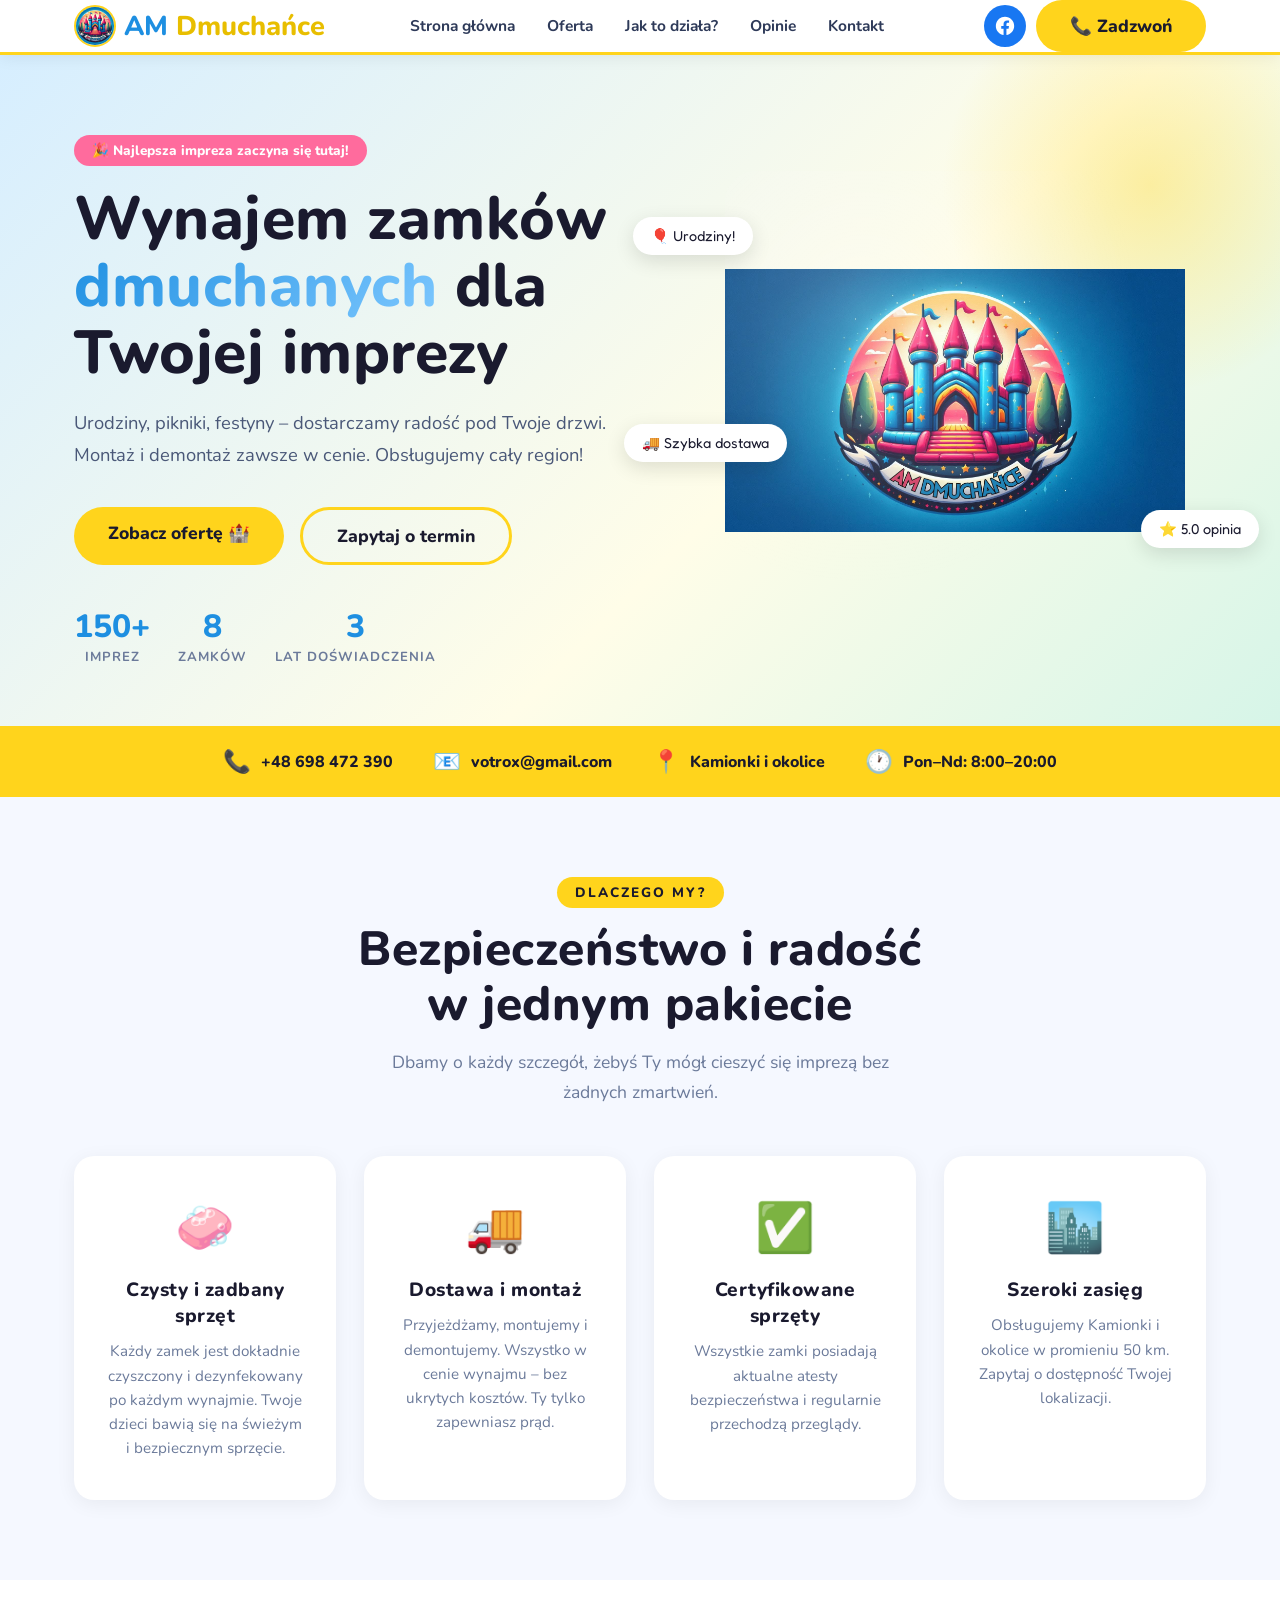
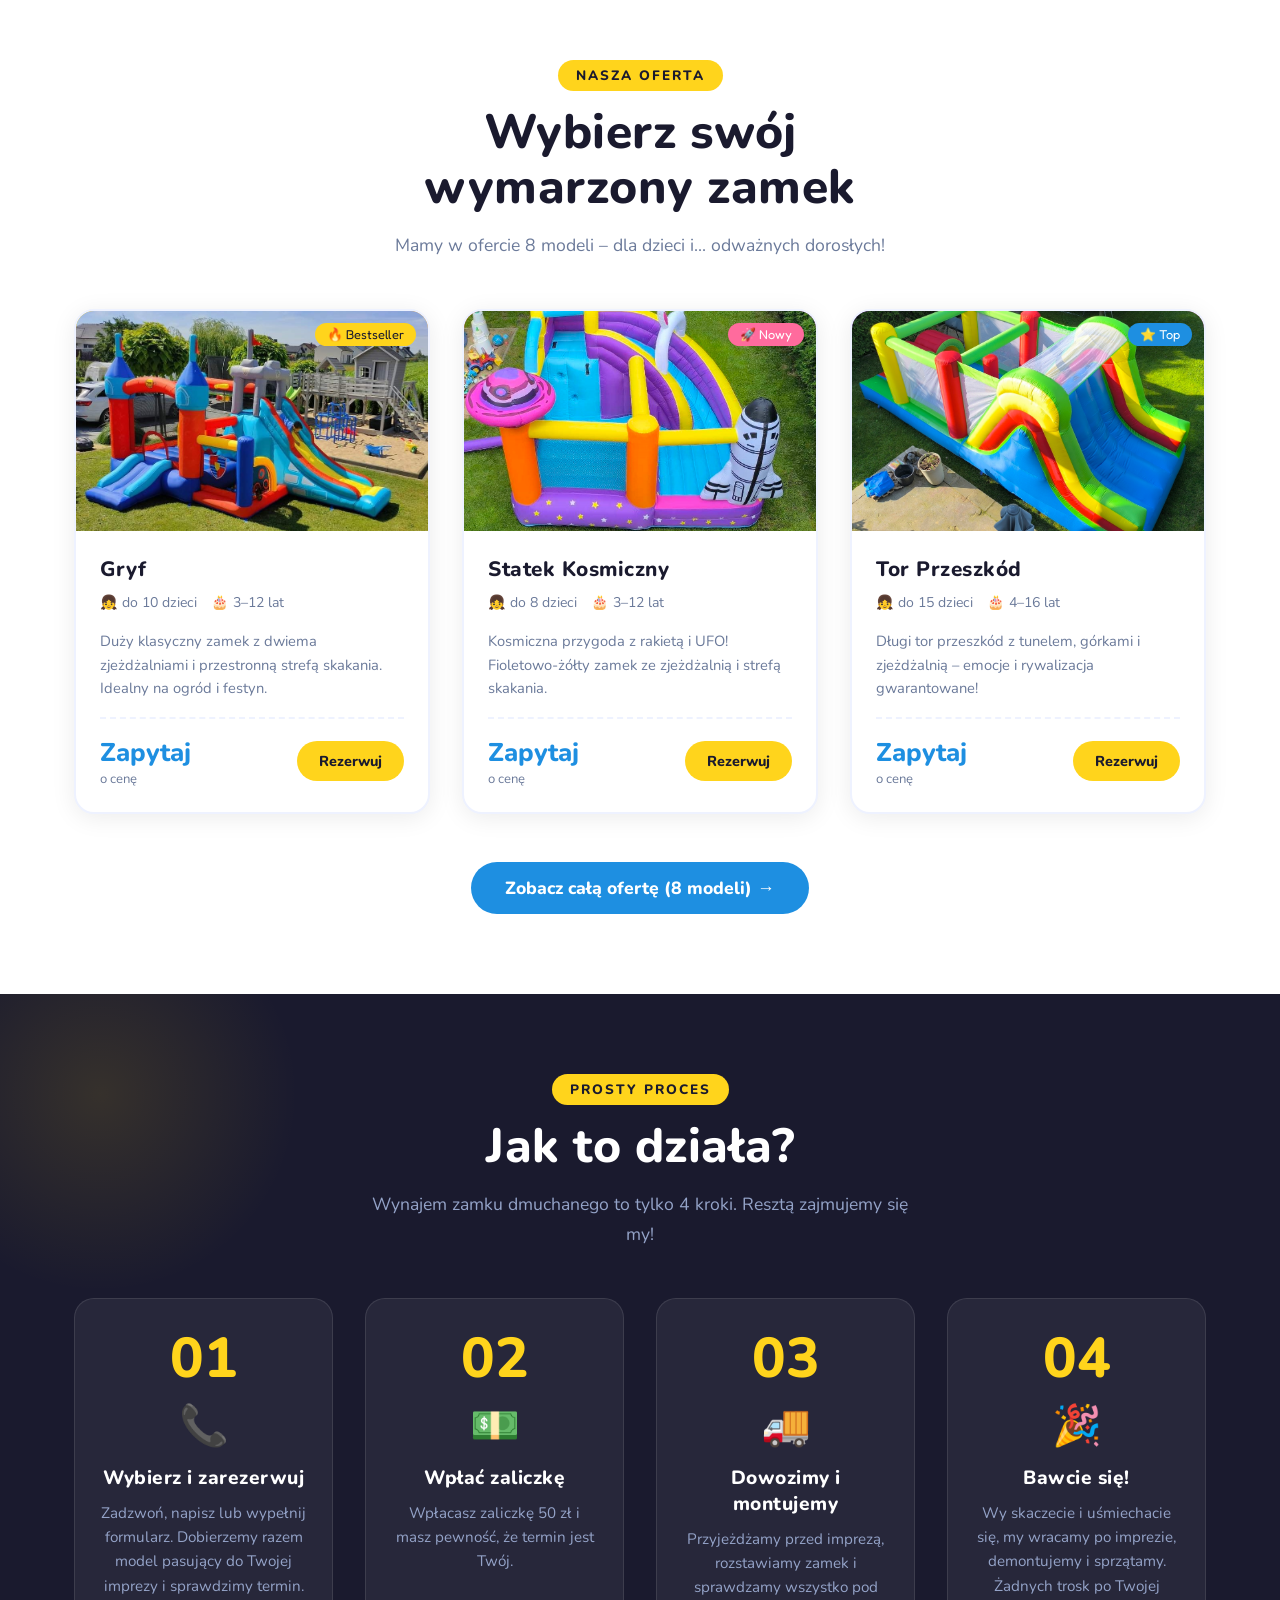
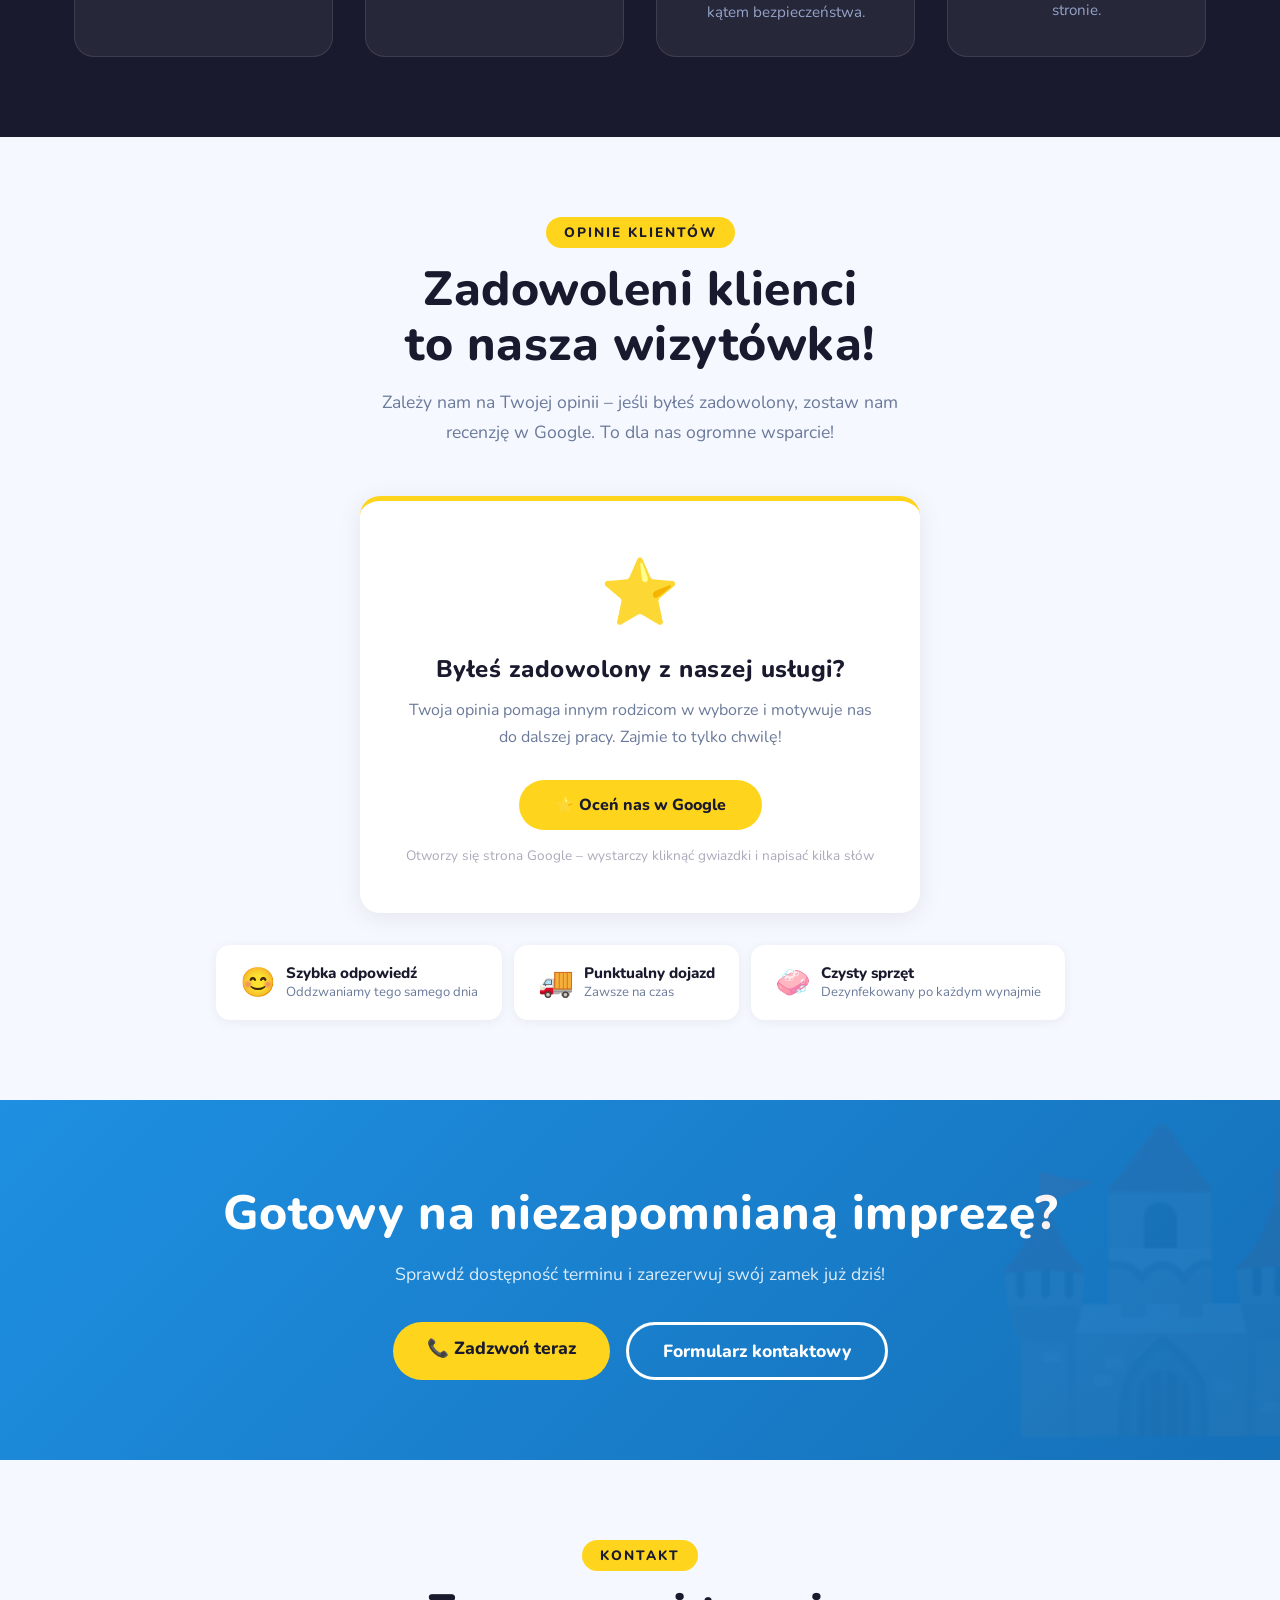
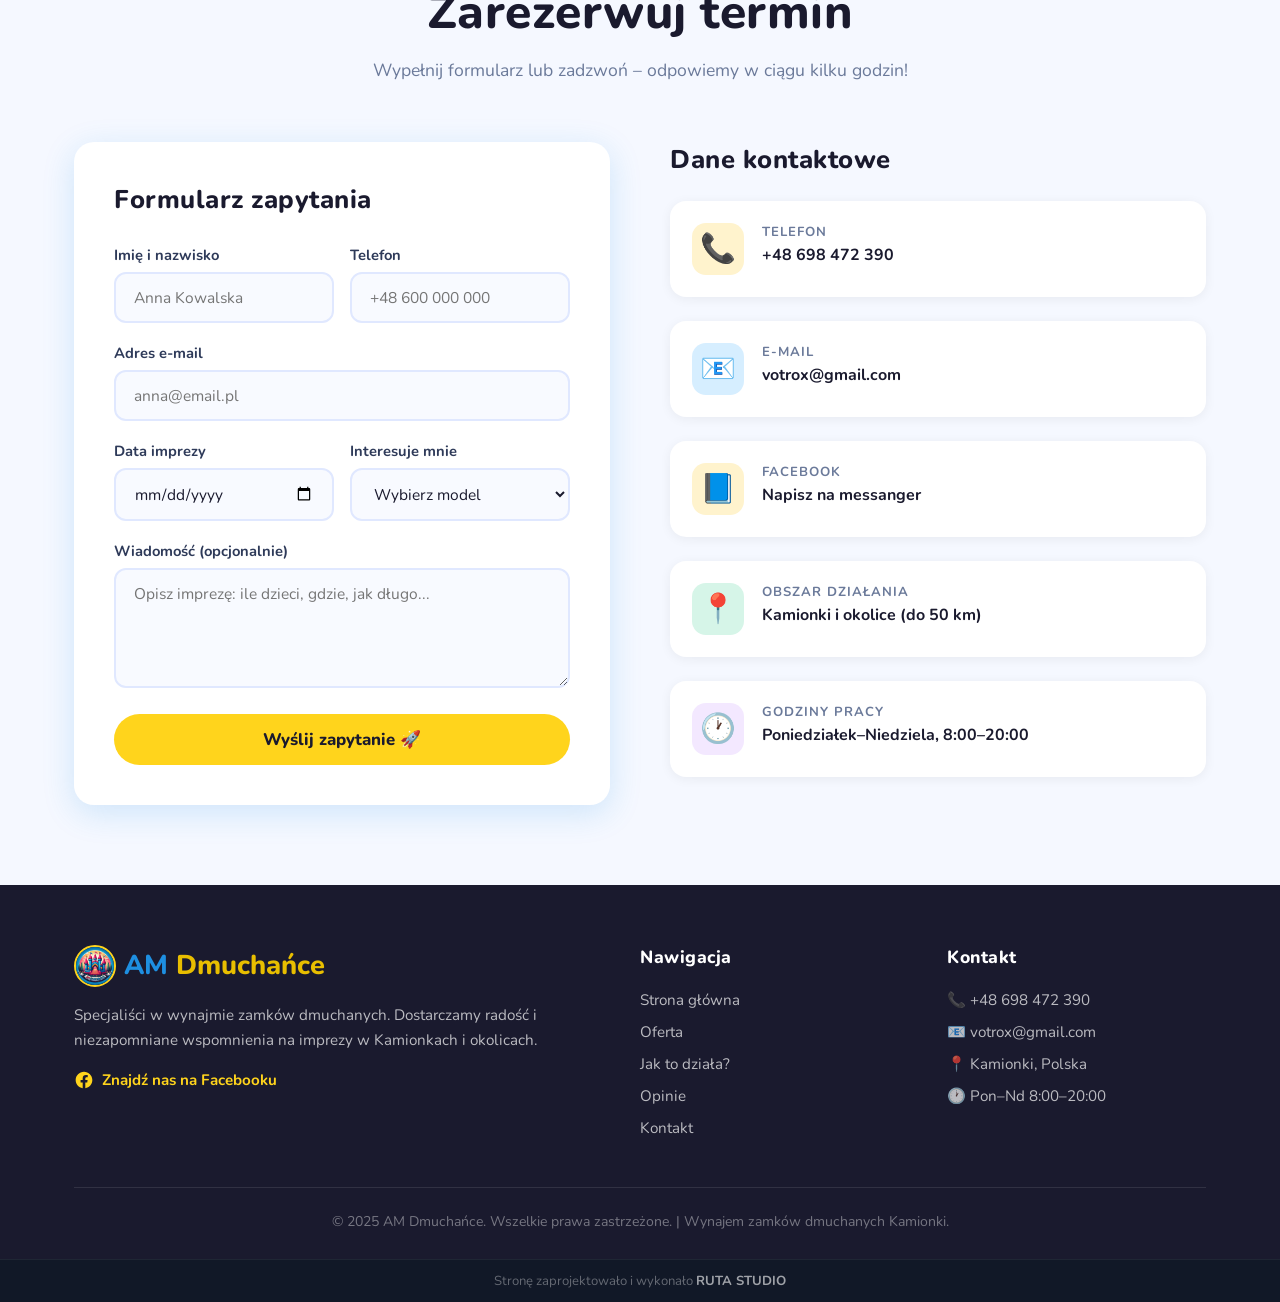
==== commit c61bfc0e: "Update index.html" ====
--- a/index.html
+++ b/index.html
@@ -538,7 +538,17 @@
     </div>
   </div>
 </footer>
-
+<!-- ===== MADE BY ===== -->
+<div style="background:#111827;padding:12px 0;text-align:center;border-top:1px solid rgba(255,255,255,.06);">
+  <p style="font-size:.82rem;color:rgba(255,255,255,.35);font-family:'Nunito',sans-serif;">
+    Stronę zaprojektowało i wykonało
+    <a href="https://ruta-studio.netlify.app" target="_blank" rel="noopener"
+       style="color:rgba(255,255,255,.6);font-weight:700;transition:color .2s;"
+       onmouseover="this.style.color='#FFD41C'" onmouseout="this.style.color='rgba(255,255,255,.6)'">
+      RUTA STUDIO
+    </a>
+  </p>
+</div>
 <script src="main.js"></script>
 </body>
 </html>
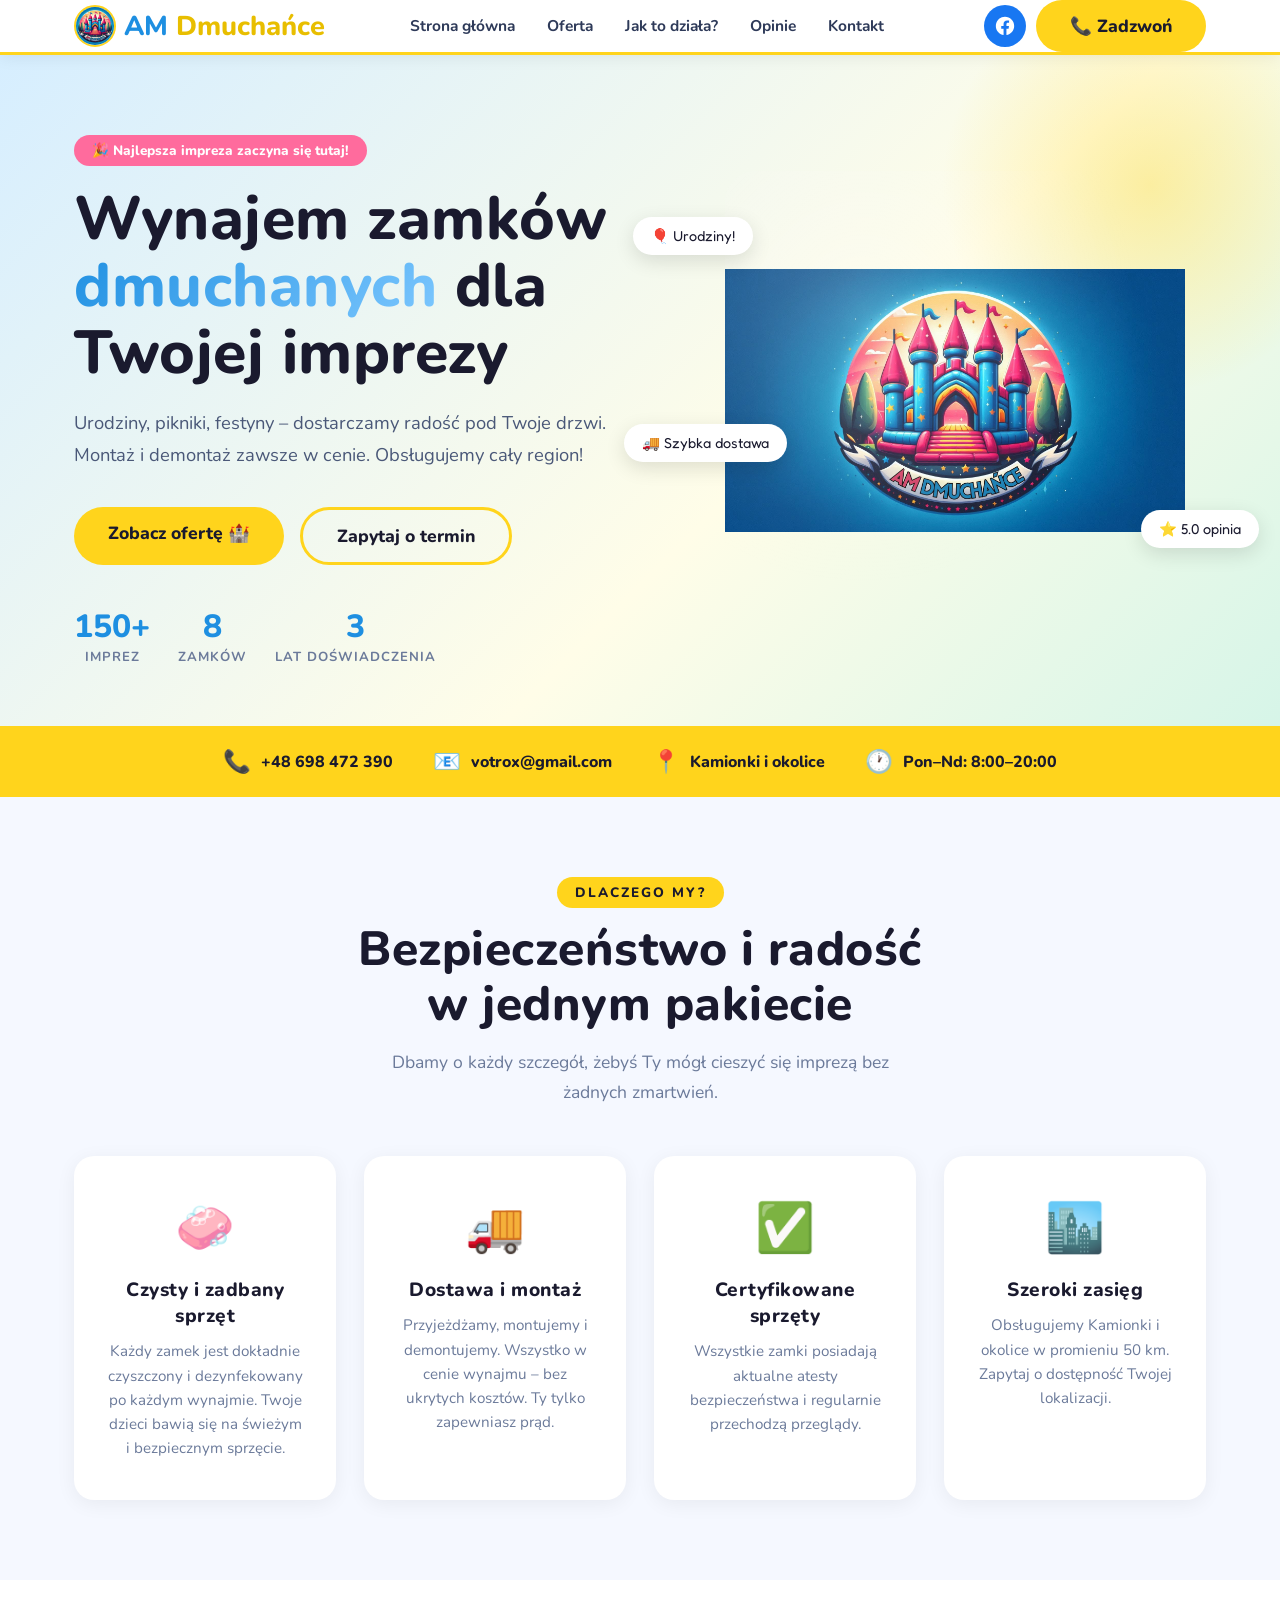
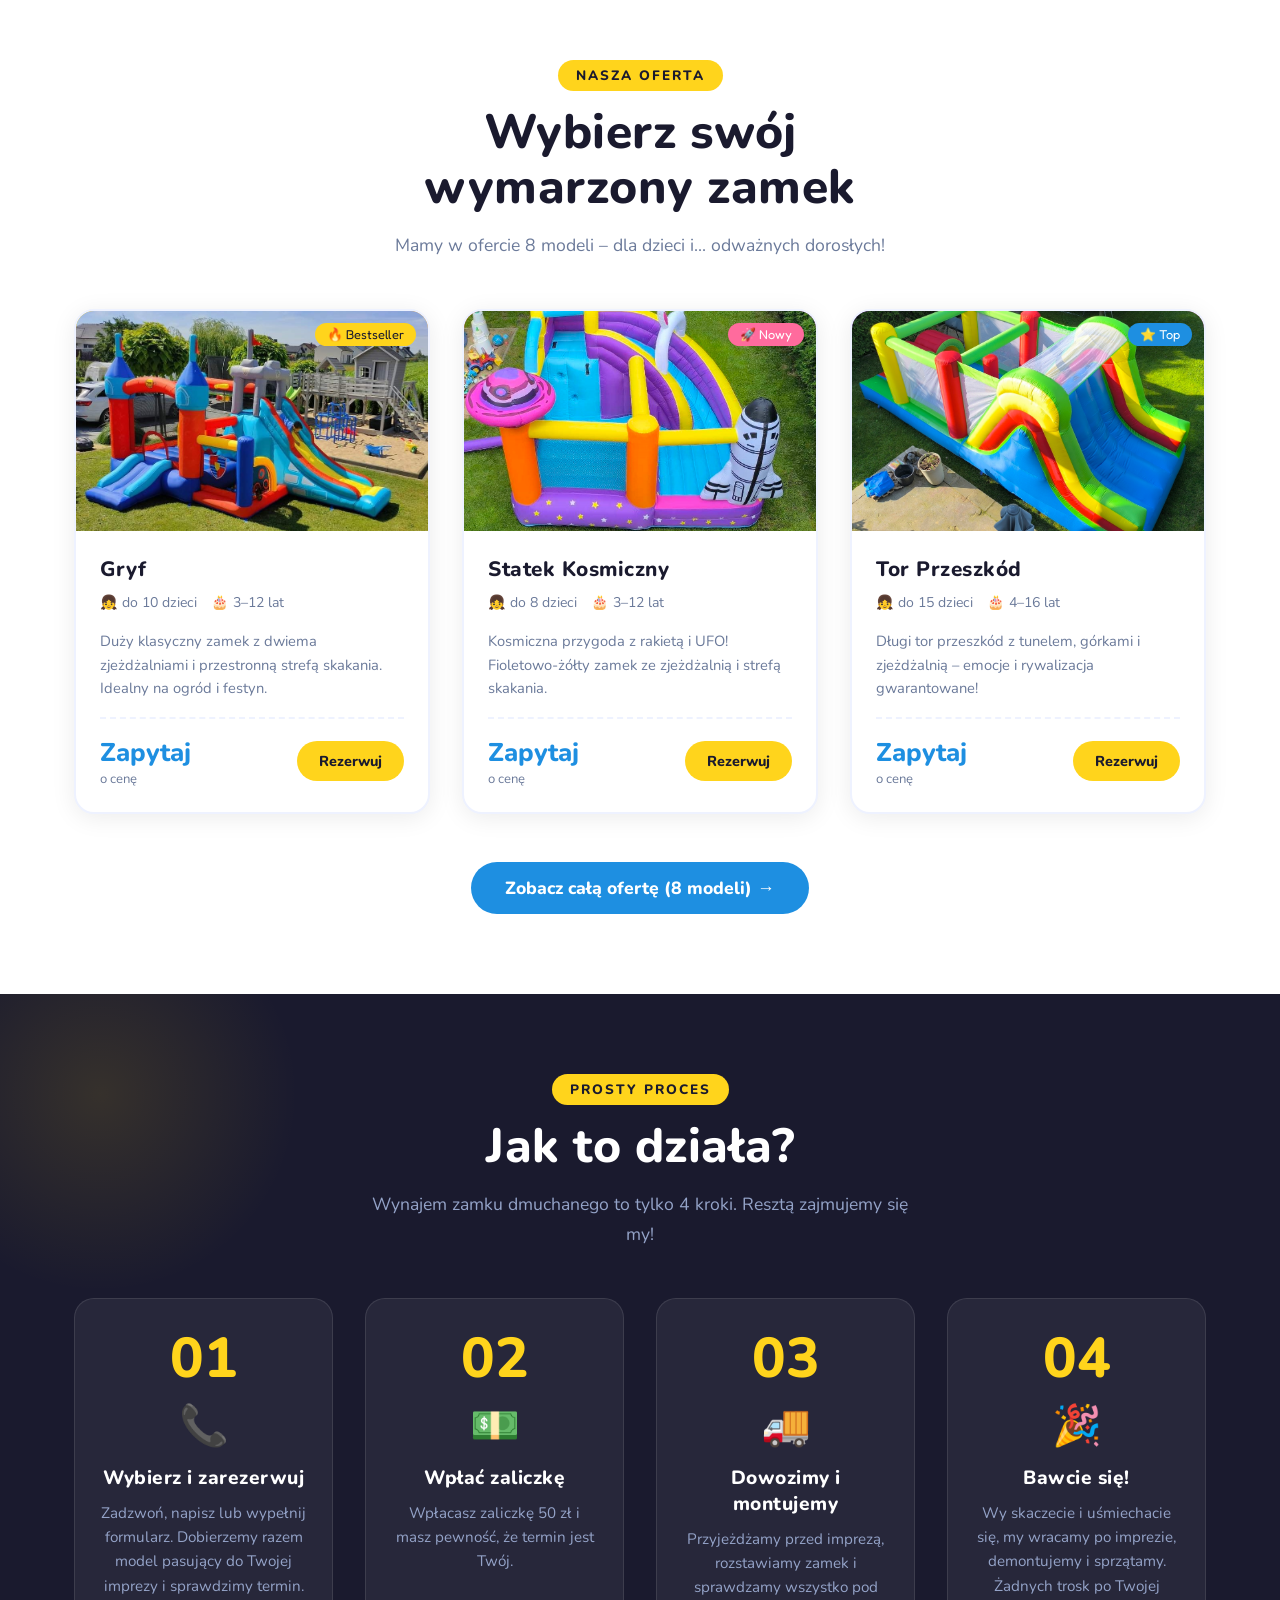
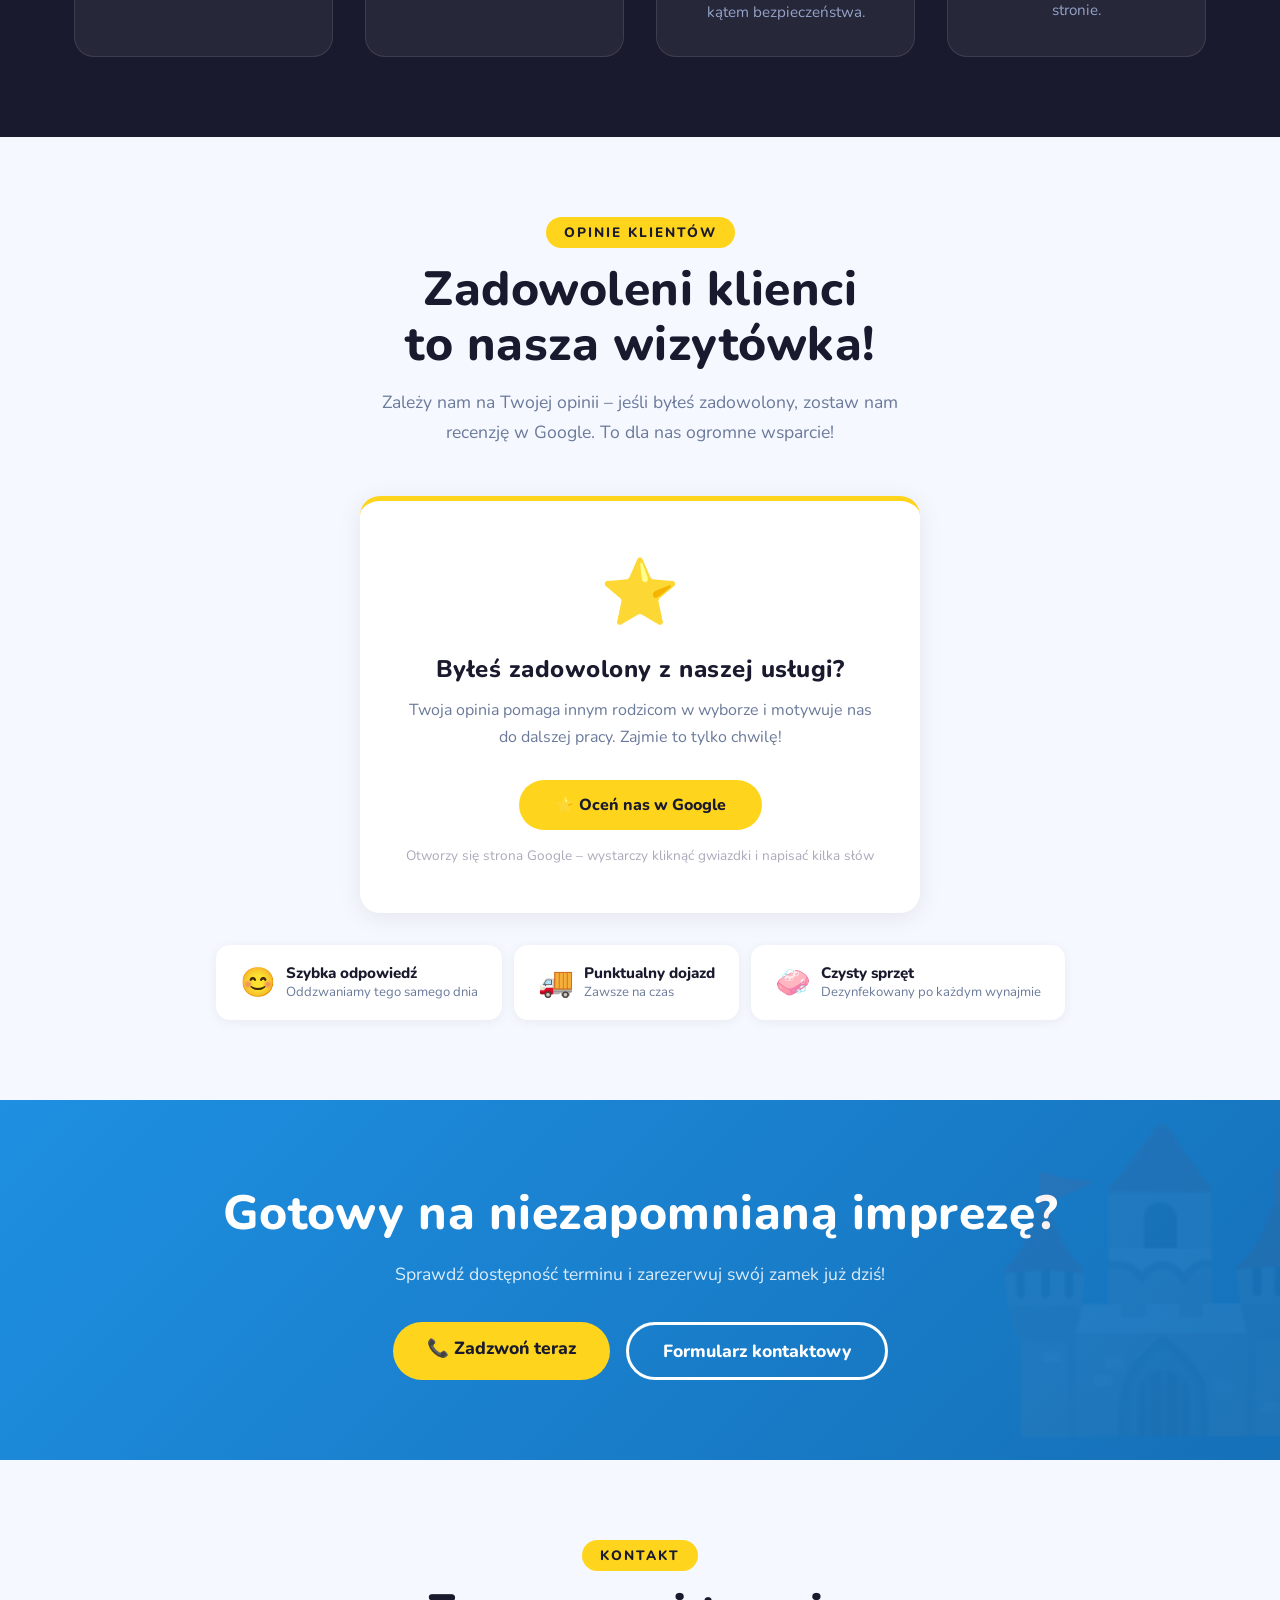
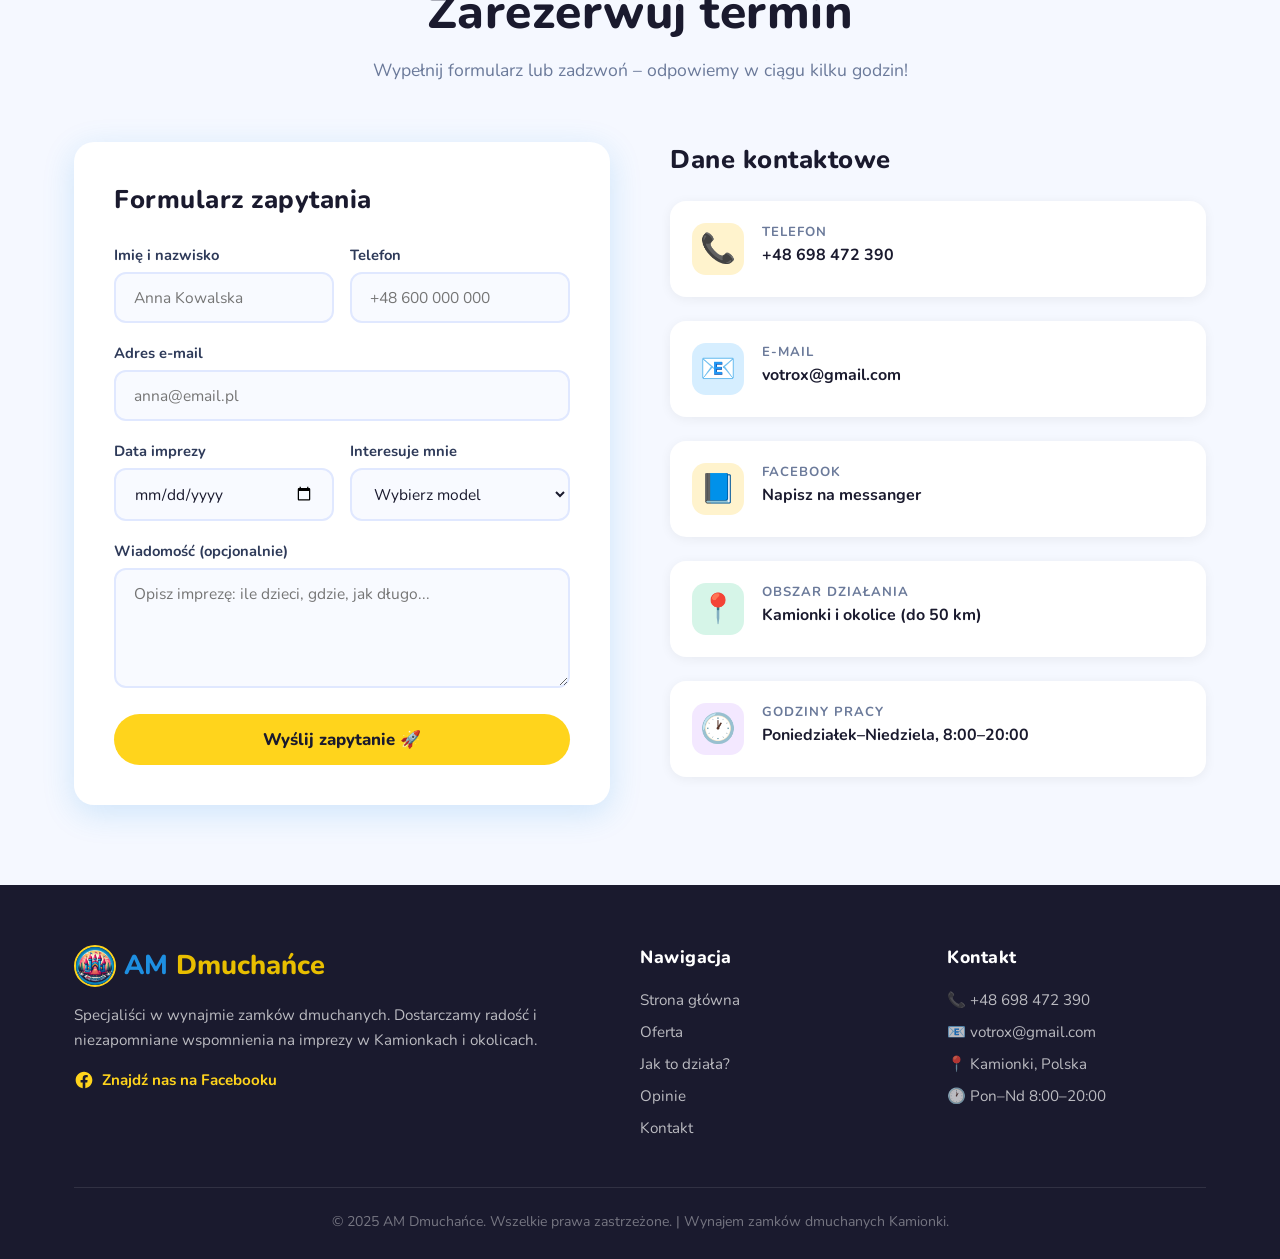
==== commit 7bab3e08: "Add files via upload" ====
--- a/index.html
+++ b/index.html
@@ -538,17 +538,7 @@
     </div>
   </div>
 </footer>
-<!-- ===== MADE BY ===== -->
-<div style="background:#111827;padding:12px 0;text-align:center;border-top:1px solid rgba(255,255,255,.06);">
-  <p style="font-size:.82rem;color:rgba(255,255,255,.35);font-family:'Nunito',sans-serif;">
-    Stronę zaprojektowało i wykonało
-    <a href="https://ruta-studio.netlify.app" target="_blank" rel="noopener"
-       style="color:rgba(255,255,255,.6);font-weight:700;transition:color .2s;"
-       onmouseover="this.style.color='#FFD41C'" onmouseout="this.style.color='rgba(255,255,255,.6)'">
-      RUTA STUDIO
-    </a>
-  </p>
-</div>
+
 <script src="main.js"></script>
 </body>
 </html>
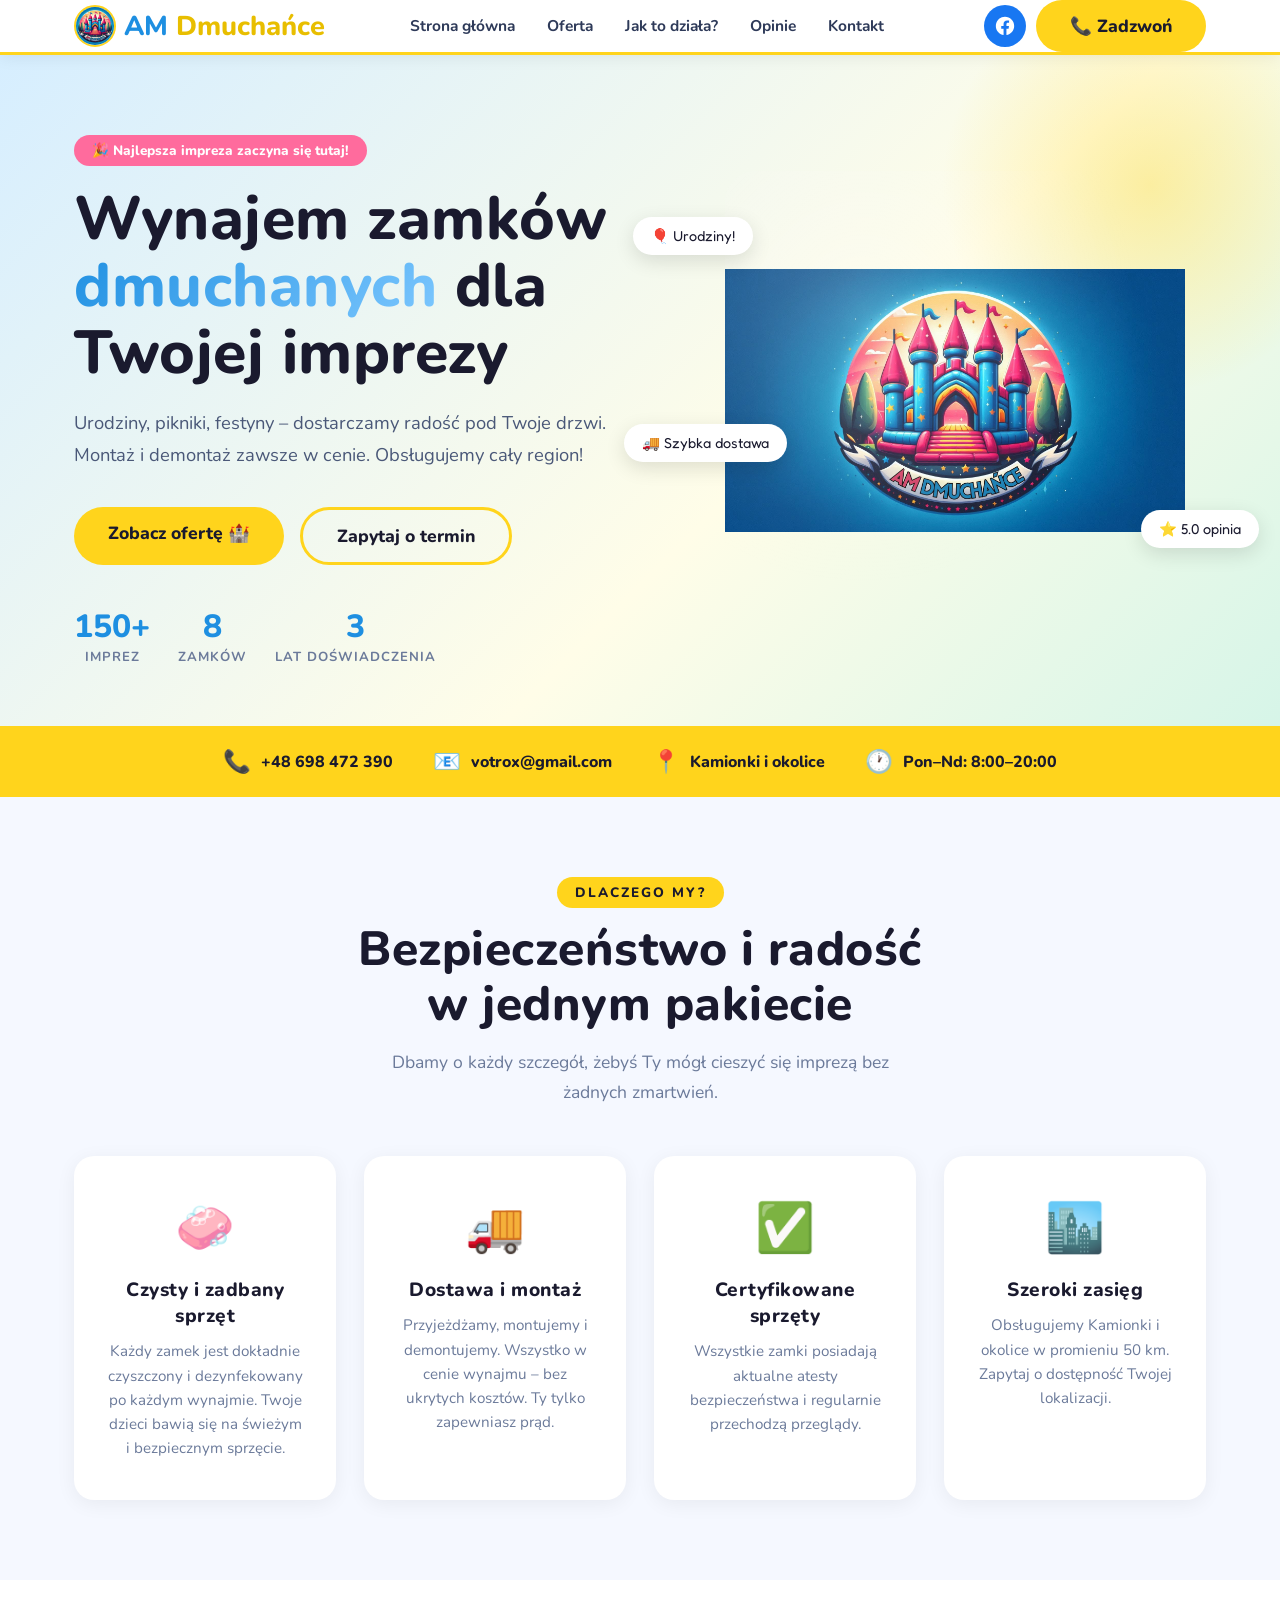
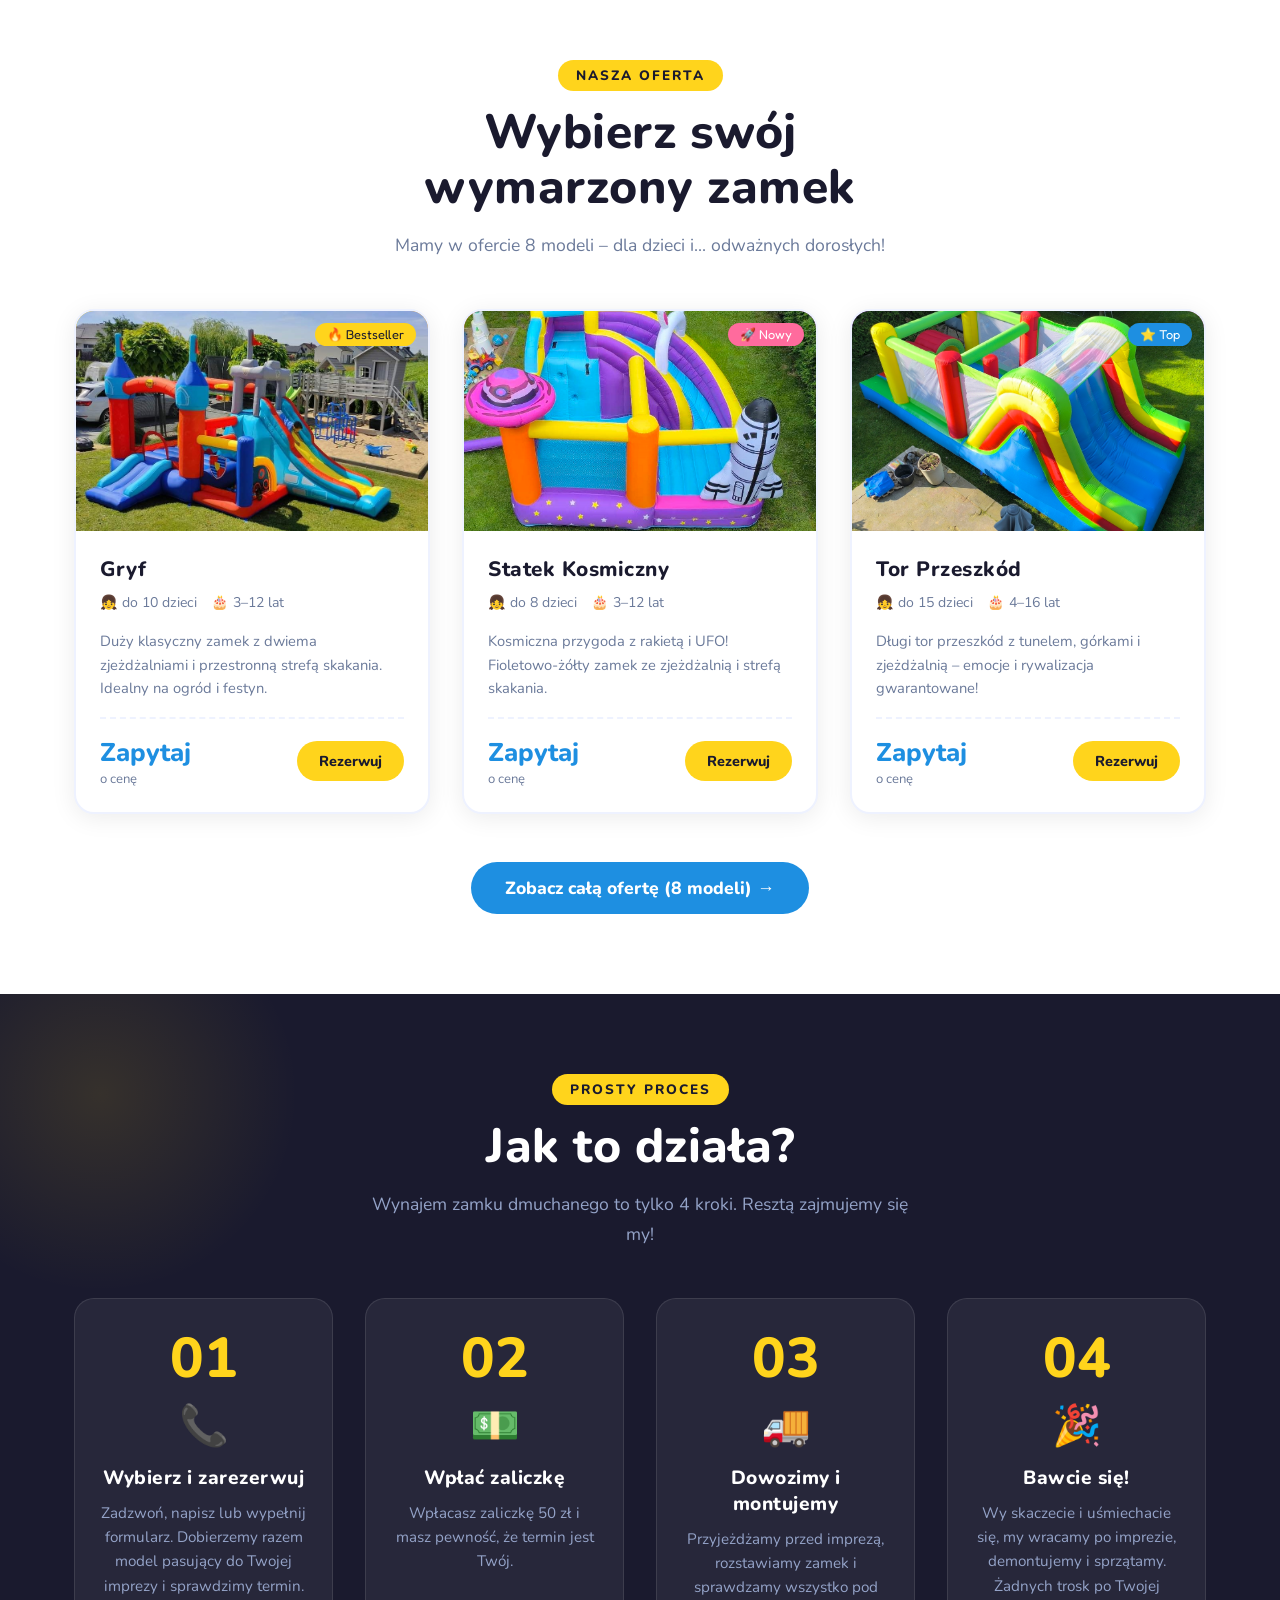
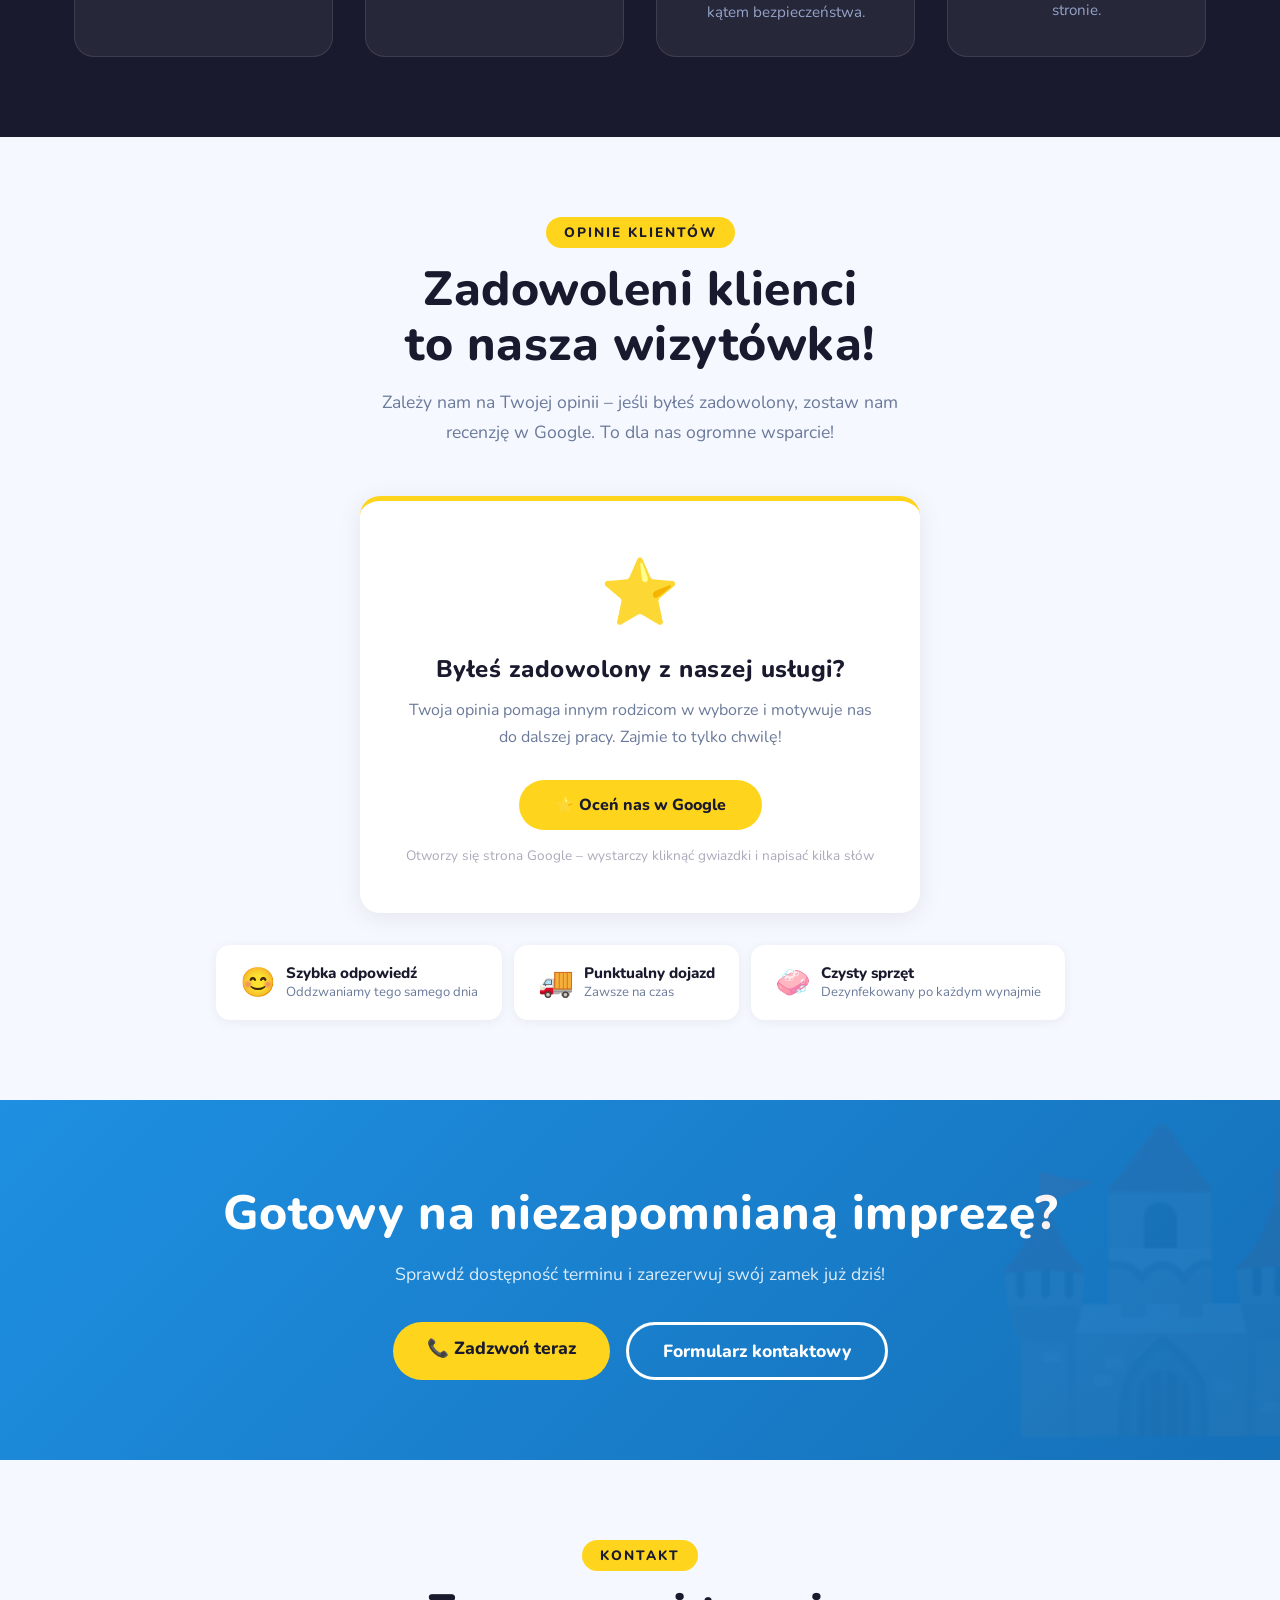
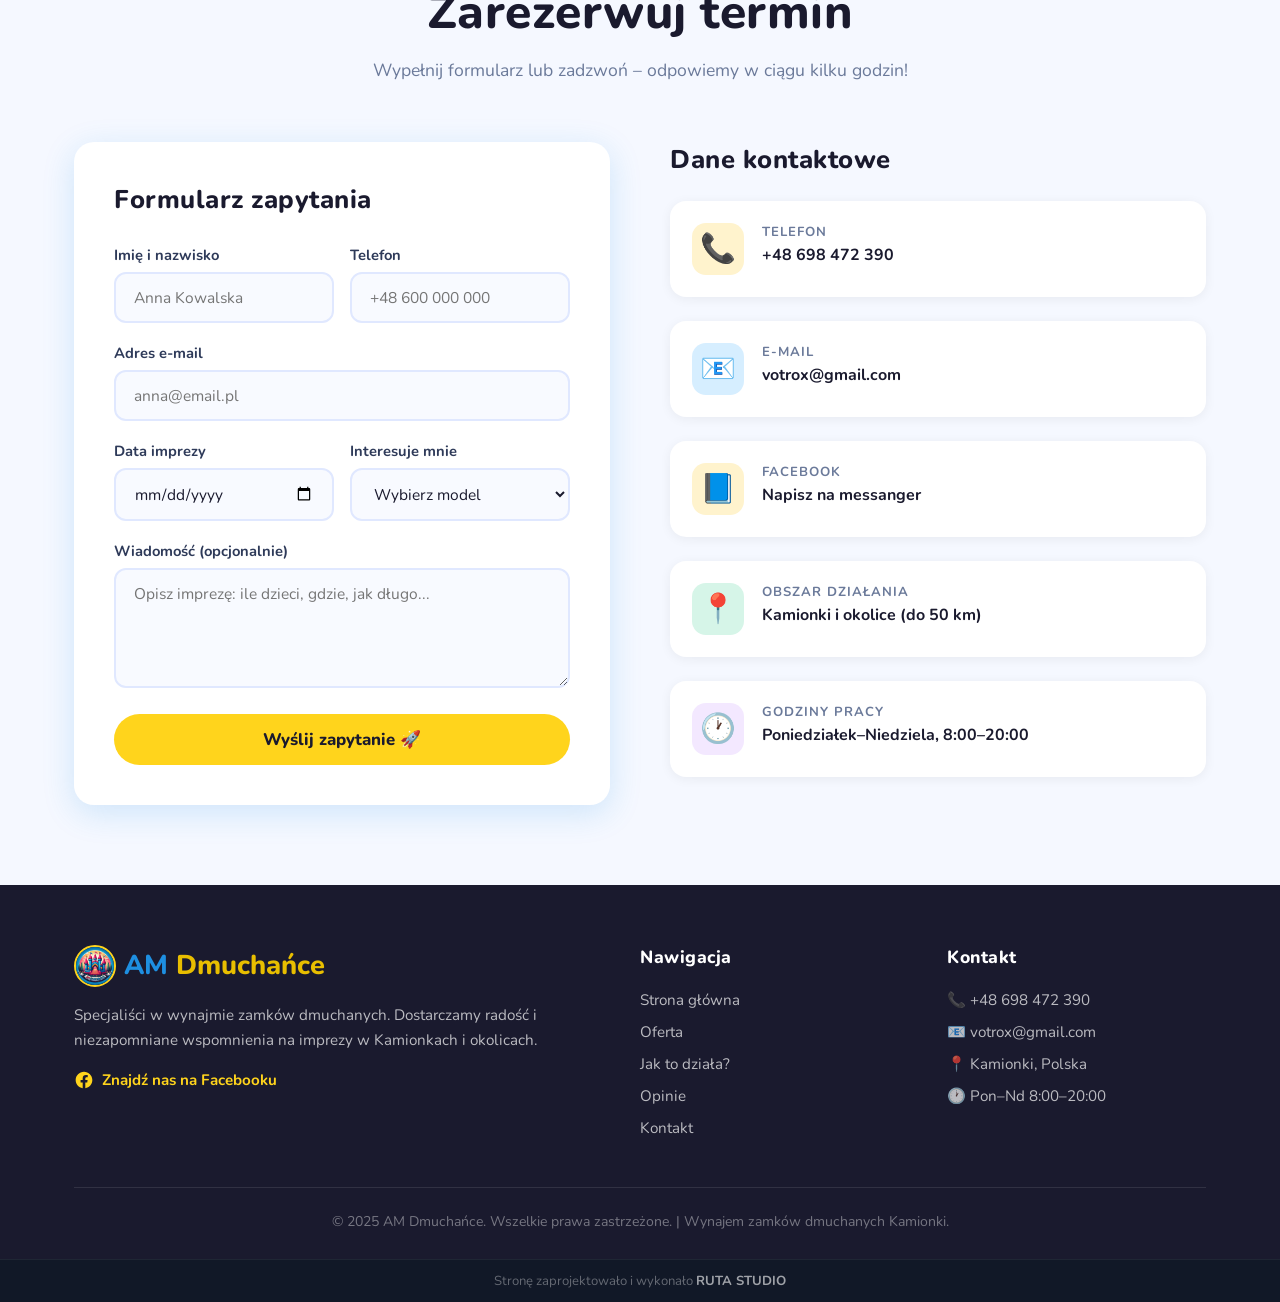
==== commit d52fede9: "Update index.html" ====
--- a/index.html
+++ b/index.html
@@ -538,7 +538,16 @@
     </div>
   </div>
 </footer>
-
+<div style="background:#111827;padding:12px 0;text-align:center;border-top:1px solid rgba(255,255,255,.06);">
+  <p style="font-size:.82rem;color:rgba(255,255,255,.35);font-family:'Nunito',sans-serif;">
+    Stronę zaprojektowało i wykonało
+    <a href="https://ruta-studio.netlify.app" target="_blank" rel="noopener"
+       style="color:rgba(255,255,255,.6);font-weight:700;transition:color .2s;"
+       onmouseover="this.style.color='#FFD41C'" onmouseout="this.style.color='rgba(255,255,255,.6)'">
+      RUTA STUDIO
+    </a>
+  </p>
+</div>
 <script src="main.js"></script>
 </body>
 </html>
--- a/style.css
+++ b/style.css
@@ -730,6 +730,12 @@
 
 /* ===== RESPONSIVE ===== */
 @media (max-width: 900px) {
+  .nav-actions .nav-cta { display: none !important; }
+  .nav-actions .btn-fb { display: none; }
+  nav { gap: 12px; }
+  .logo { font-size: 1.3rem; }
+  .logo-img { width: 36px; height: 36px; }
+  .nav-actions { margin-left: auto; }
   .hero-inner { grid-template-columns: 1fr; }
   .hero-visual { order: -1; }
   .castle-img-placeholder { max-width: 300px; margin: 0 auto; }
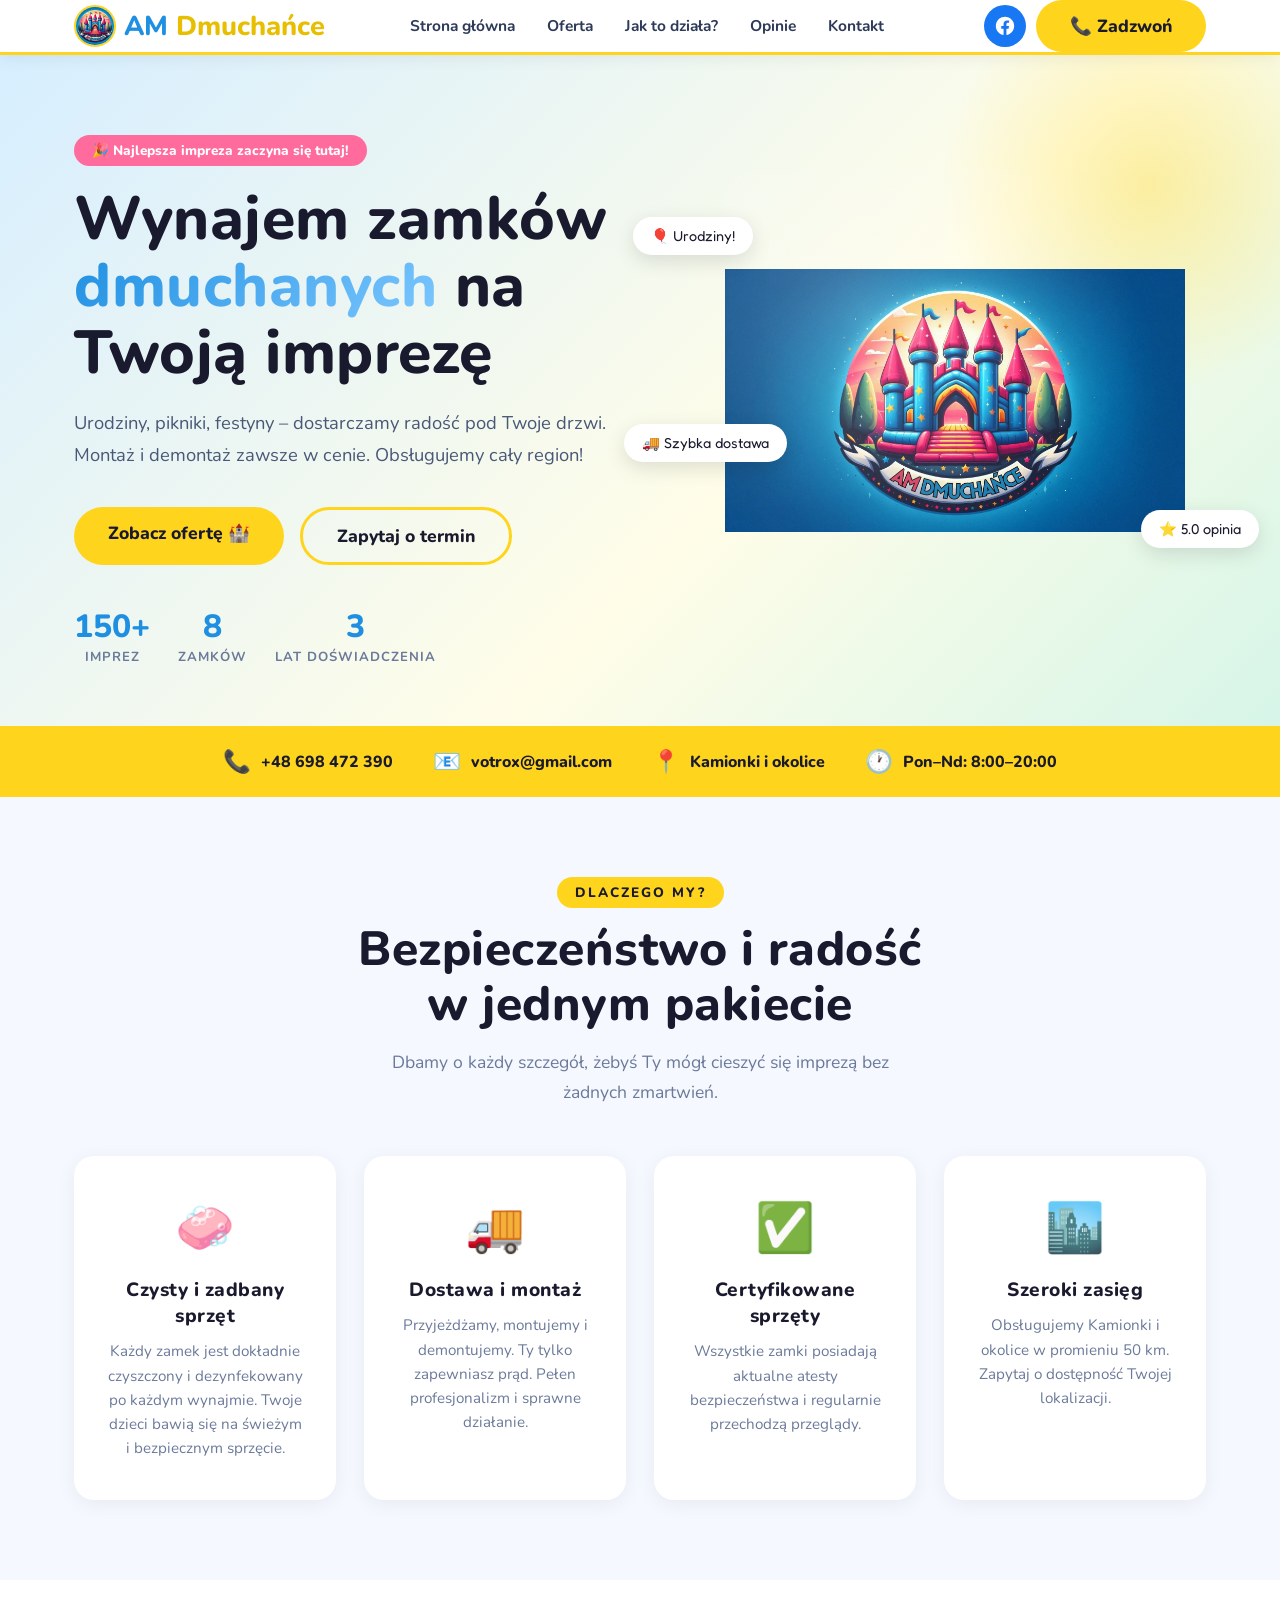
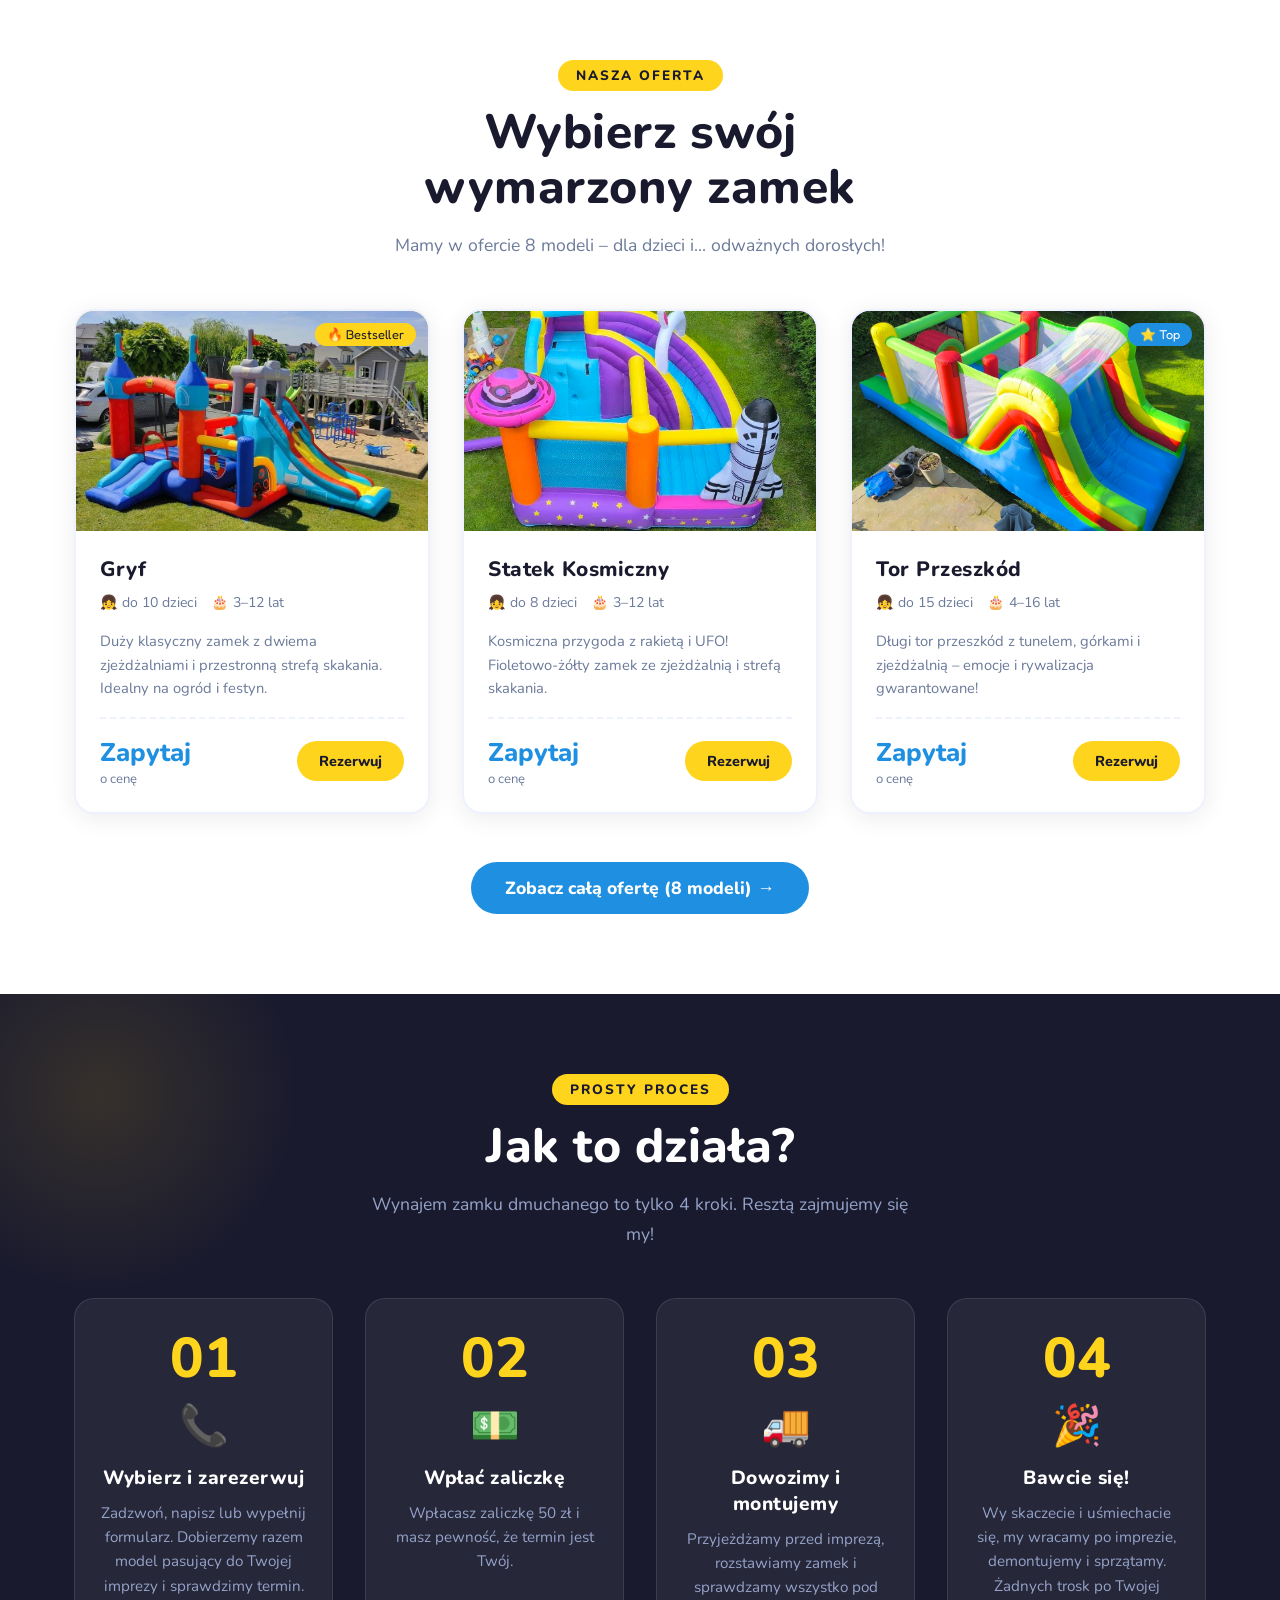
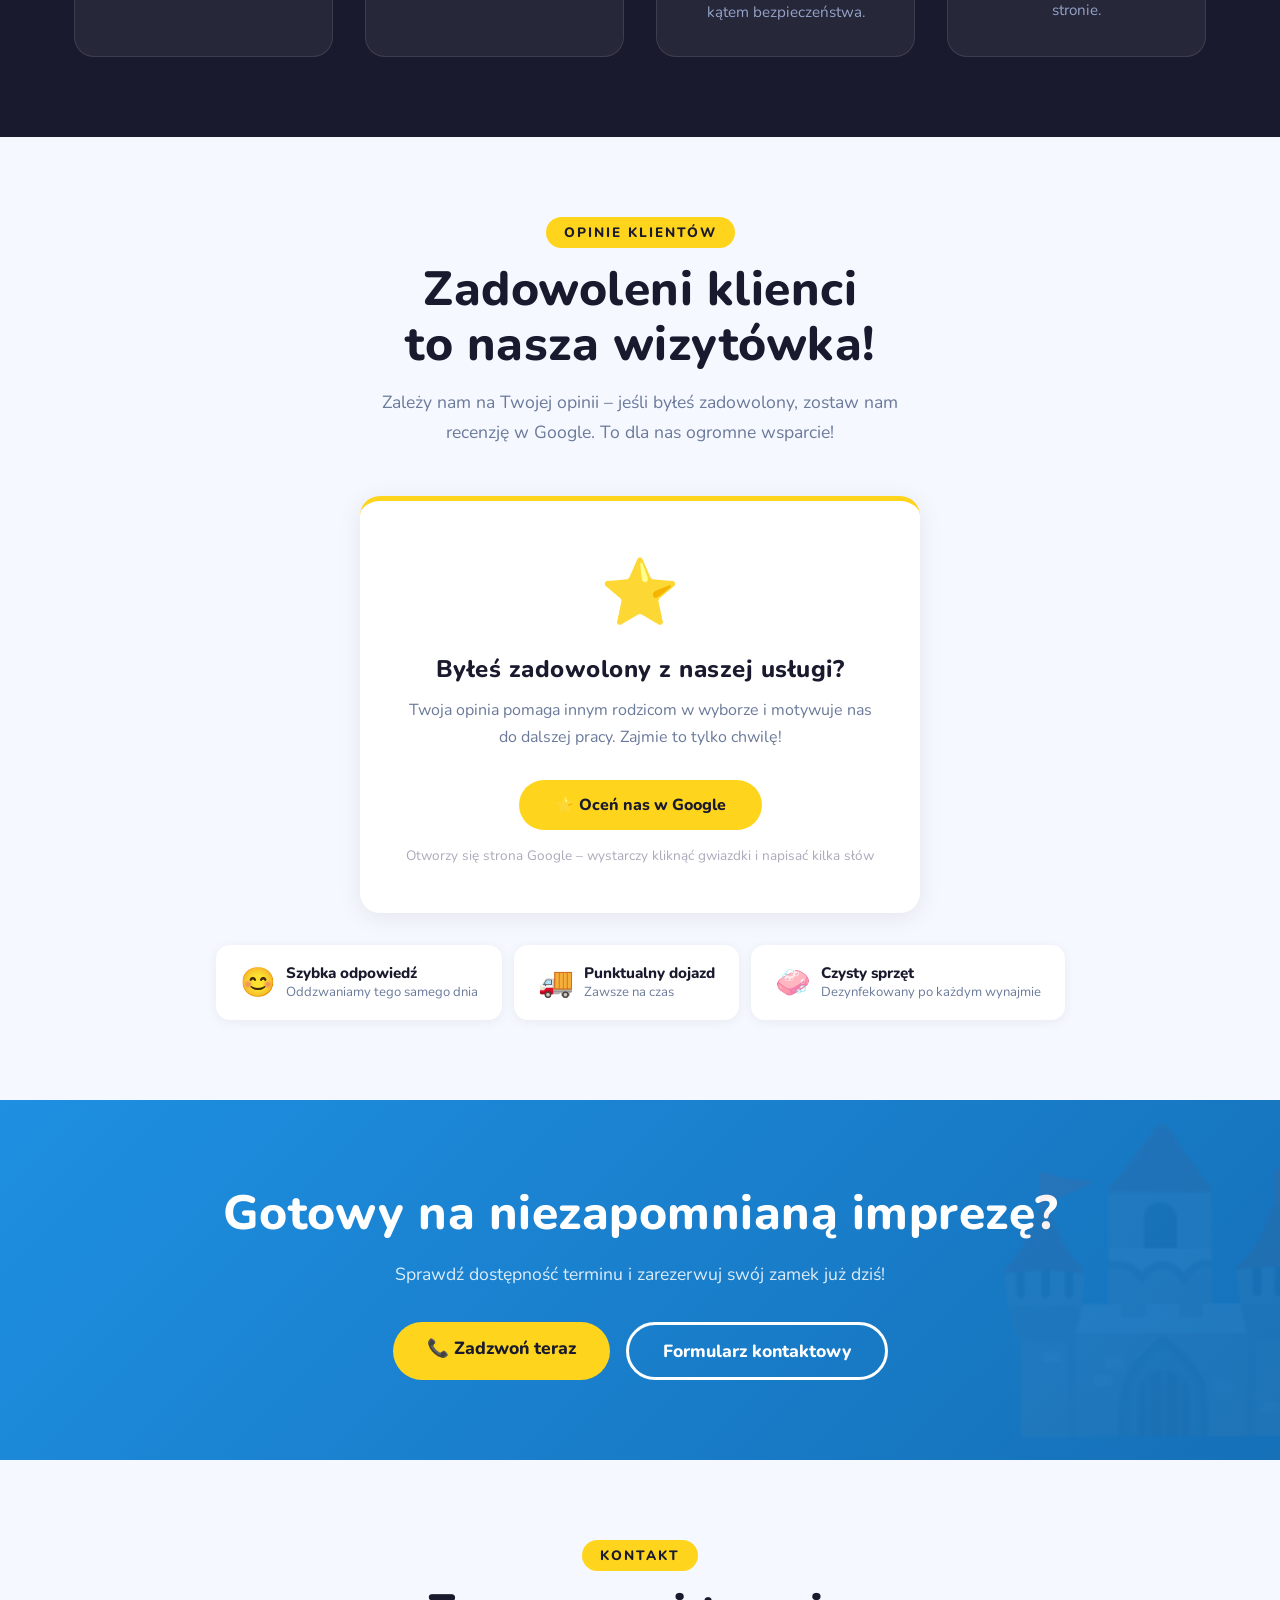
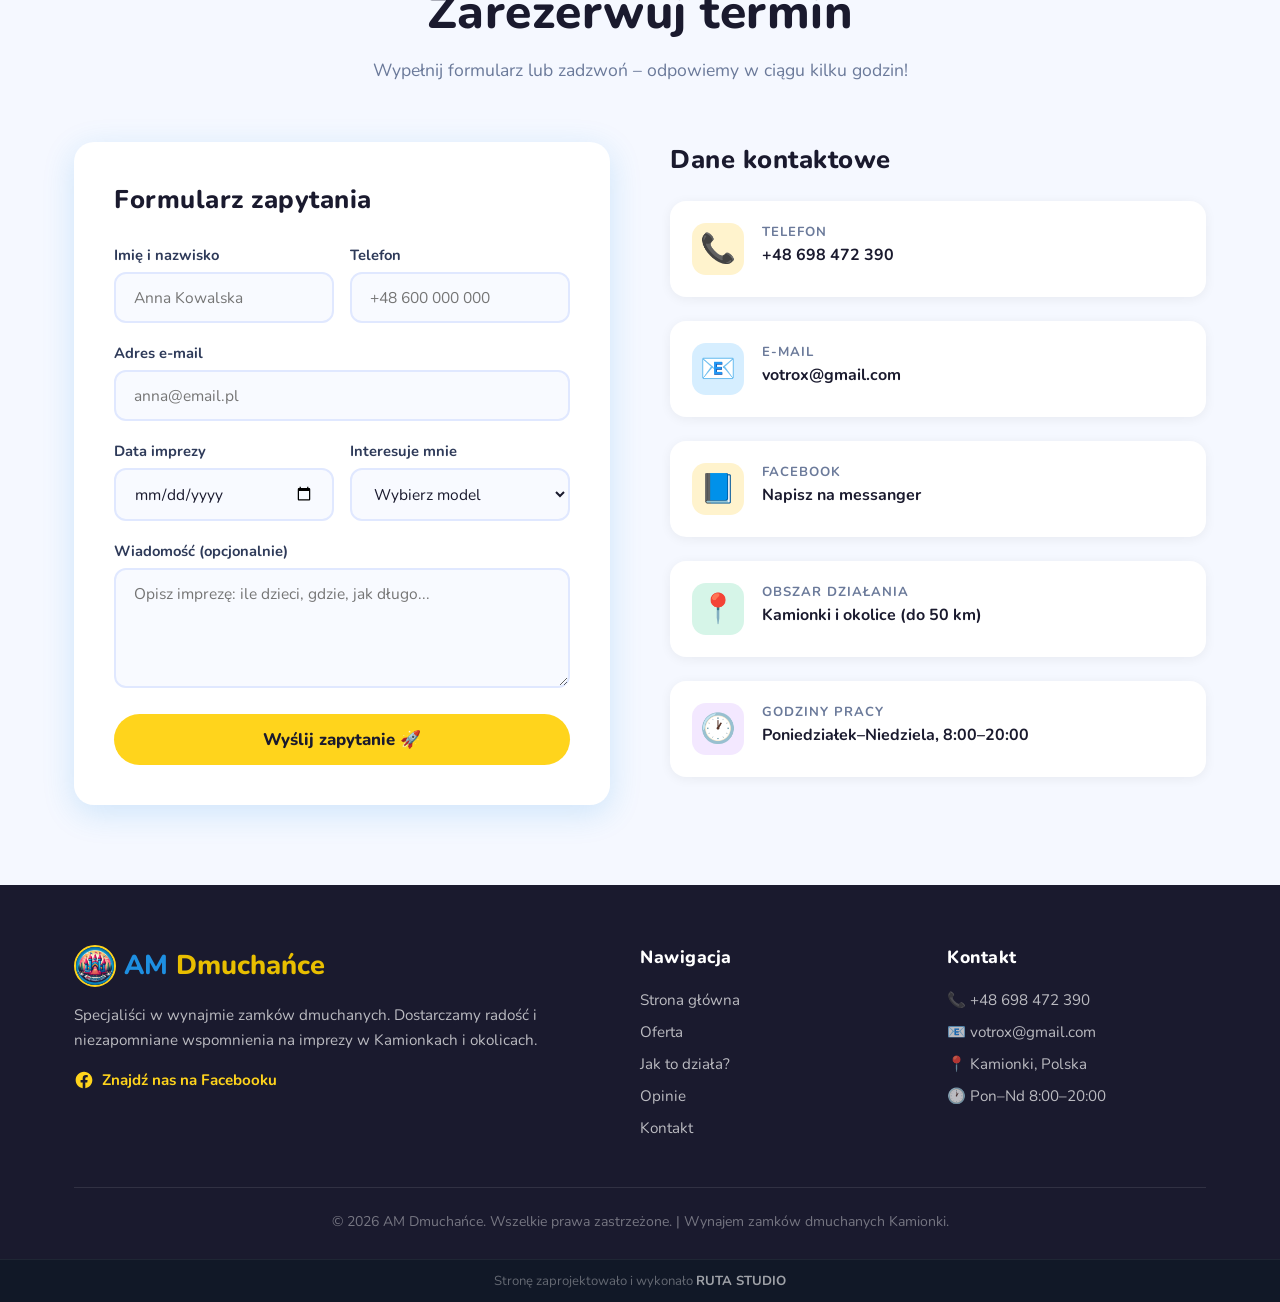
==== commit 884ef633: "Add files via upload" ====
--- a/index.html
+++ b/index.html
@@ -1,32 +1,47 @@
 <!DOCTYPE html>
 <html lang="pl">
-<head>
-  <meta charset="UTF-8" />
-  <meta name="viewport" content="width=device-width, initial-scale=1.0" />
-  <meta name="description" content="AM Dmuchańce – wynajem zamków dmuchanych na urodziny, imprezy i eventy. Dostawa, montaż, ubezpieczenie w cenie. Zadzwoń już dziś!" />
-  <meta name="keywords" content="wynajem dmuchańców, wynajem zamków dmuchanych, dmuchańce Kamionki, zamek dmuchany na urodziny, atrakcje dla dzieci, dmuchańce na eventy, dmuchańce Wielkopolska, AM Dmuchańce" />
-  <meta name="robots" content="index, follow" />
-  <meta name="author" content="AM Dmuchańce" />
-  <meta property="og:type" content="website" />
-  <meta property="og:locale" content="pl_PL" />
-  <meta property="og:title" content="AM Dmuchańce – Wynajem Zamków Dmuchanych" />
-  <meta property="og:description" content="Wynajem zamków dmuchanych na urodziny, festyny i eventy. Obsługujemy Kamionki i okolice. Dostawa, montaż i demontaż w cenie." />
-  <meta property="og:image" content="logo.jpg" />
-  <meta property="og:site_name" content="AM Dmuchańce" />
-  <meta name="twitter:card" content="summary_large_image" />
-  <meta name="twitter:title" content="AM Dmuchańce – Wynajem Zamków Dmuchanych" />
-  <meta name="twitter:description" content="Zarezerwuj dmuchańca na imprezę: urodziny, piknik lub festyn. Kamionki i okolice." />
-  <meta name="twitter:image" content="logo.jpg" />
-  <link rel="canonical" href="/" />
-  <script type="application/ld+json">
+  <head>
+    <meta charset="UTF-8" />
+    <meta name="viewport" content="width=device-width, initial-scale=1.0" />
+    <meta name="description" content="AM Dmuchańce – wynajem zamków dmuchanych na urodziny, imprezy i eventy w Kamionkach i okolicach. Montaż i demontaż w cenie. Zadzwoń już dziś!" />
+    <meta name="keywords" content="wynajem dmuchańców, wynajem zamków dmuchanych, dmuchańce Kamionki, zamek dmuchany na urodziny, atrakcje dla dzieci, dmuchańce na eventy, dmuchańce Wielkopolska, AM Dmuchańce" />
+    <meta name="robots" content="index, follow" />
+    <meta name="author" content="AM Dmuchańce" />
+    <meta name="geo.region" content="PL-WP" />
+    <meta name="geo.placename" content="Kamionki" />
+    
+    <!-- Open Graph -->
+    <meta property="og:type" content="website" />
+    <meta property="og:locale" content="pl_PL" />
+    <meta property="og:url" content="https://TWOJA_DOMENA.pl/" />
+    <meta property="og:title" content="AM Dmuchańce – Wynajem Zamków Dmuchanych" />
+    <meta property="og:description" content="Wynajem zamków dmuchanych na urodziny, festyny i eventy. Obsługujemy Kamionki i okolice. Montaż i demontaż w cenie." />
+    <meta property="og:image" content="https://TWOJA_DOMENA.pl/logo.jpg" />
+    <meta property="og:image:width" content="1200" />
+    <meta property="og:image:height" content="630" />
+    <meta property="og:site_name" content="AM Dmuchańce" />
+    
+    <!-- Twitter -->
+    <meta name="twitter:card" content="summary_large_image" />
+    <meta name="twitter:title" content="AM Dmuchańce – Wynajem Zamków Dmuchanych" />
+    <meta name="twitter:description" content="Zarezerwuj dmuchańca na imprezę: urodziny, piknik lub festyn. Kamionki i okolice." />
+    <meta name="twitter:image" content="https://TWOJA_DOMENA.pl/logo.jpg" />
+    
+    <!-- Canonical -->
+    <link rel="canonical" href="https://TWOJA_DOMENA.pl/" />
+    
+    <!-- Structured Data -->
+    <script type="application/ld+json">
     {
       "@context": "https://schema.org",
       "@type": "LocalBusiness",
       "name": "AM Dmuchańce",
-      "description": "Wynajem zamków dmuchanych na urodziny, imprezy i eventy.",
-      "image": "logo.jpg",
-      "telephone": "+48 698 472 390",
+      "description": "Wynajem zamków dmuchanych na urodziny, imprezy i eventy w Kamionkach i okolicach.",
+      "image": "https://TWOJA_DOMENA.pl/logo.jpg",
+      "url": "https://TWOJA_DOMENA.pl/",
+      "telephone": "+48698472390",
       "email": "votrox@gmail.com",
+      "priceRange": "$$",
       "areaServed": {
         "@type": "City",
         "name": "Kamionki"
@@ -34,33 +49,30 @@
       "address": {
         "@type": "PostalAddress",
         "addressLocality": "Kamionki",
+        "addressRegion": "Wielkopolska",
         "addressCountry": "PL"
       },
       "openingHoursSpecification": [
         {
           "@type": "OpeningHoursSpecification",
           "dayOfWeek": [
-            "Monday",
-            "Tuesday",
-            "Wednesday",
-            "Thursday",
-            "Friday",
-            "Saturday",
-            "Sunday"
+            "Monday", "Tuesday", "Wednesday", "Thursday",
+            "Friday", "Saturday", "Sunday"
           ],
           "opens": "08:00",
           "closes": "20:00"
         }
       ],
       "sameAs": [
-        "https://www.facebook.com/profile.php?id=61563343614624&locale=pl_PL"
+        "https://www.facebook.com/profile.php?id=61563343614624"
       ]
     }
-  </script>
-  <title>AM Dmuchańce – Wynajem Zamków Dmuchanych</title>
-  <link rel="icon" type="image/x-icon" href="favicon.ico" />
-  <link rel="stylesheet" href="style.css" />
-</head>
+    </script>
+    
+    <title>AM Dmuchańce – Wynajem Zamków Dmuchanych | Kamionki</title>
+    <link rel="icon" type="image/ico" href="favicon.ico" />
+    <link rel="stylesheet" href="style.css" />
+  </head>
 <body>    
 
 <!-- ===== HEADER ===== -->
@@ -93,7 +105,7 @@
   <div class="container hero-inner">
     <div class="hero-content">
       <span class="hero-badge">🎉 Najlepsza impreza zaczyna się tutaj!</span>
-      <h1>Wynajem zamków<br><em>dmuchanych</em> dla Twojej imprezy</h1>
+      <h1>Wynajem zamków<br><em>dmuchanych</em> na Twoją imprezę</h1>
       <p class="hero-desc">
         Urodziny, pikniki, festyny – dostarczamy radość pod Twoje drzwi.
         Montaż i demontaż zawsze w cenie.
@@ -159,7 +171,7 @@
       <div class="feature-card reveal">
         <span class="feature-icon">🚚</span>
         <h3>Dostawa i montaż</h3>
-        <p>Przyjeżdżamy, montujemy i demontujemy. Wszystko w cenie wynajmu – bez ukrytych kosztów. Ty tylko zapewniasz prąd.</p>
+        <p>Przyjeżdżamy, montujemy i demontujemy. Ty tylko zapewniasz prąd. Pełen profesjonalizm i sprawne działanie.</p>
       </div>
       <div class="feature-card reveal">
         <span class="feature-icon">✅</span>
@@ -193,6 +205,7 @@
         <div class="castle-info">
           <h3>Gryf</h3>
           <div class="castle-meta">
+            <!-- <span>📐 wymiary</span>  -->
             <span>👧 do 10 dzieci</span>
             <span>🎂 3–12 lat</span>
           </div>
@@ -211,7 +224,7 @@
       <div class="castle-card castle-card-full" data-category="tematyczne">
         <div class="castle-thumb t3" style="padding:0;">
           <img src="statekkosmiczny3.jpg" alt="Statek Kosmiczny – zamek dmuchany" style="width:100%;height:100%;object-fit:cover;" />
-          <span class="castle-badge" style="background:var(--pink);color:#fff;">🚀 Nowy</span>
+         <!--  <span class="castle-badge" style="background:var(--pink);color:#fff;">🚀 Nowy</span>-->
         </div>
         <div class="castle-info">
           <h3>Statek Kosmiczny</h3>
@@ -220,7 +233,7 @@
             <span>🎂 3–12 lat</span>
           </div>
           <p style="font-size:.92rem;color:#6B7A9A;line-height:1.6;margin-bottom:12px;">Kosmiczna przygoda z rakietą i UFO! Fioletowo-żółty zamek ze zjeżdżalnią i strefą skakania.</p>
-          
+         
           <div class="castle-price">
             <div>
               <div class="price-amount">Zapytaj</div>
@@ -534,7 +547,7 @@
       </div>
     </div>
     <div class="footer-bottom">
-      © 2025 AM Dmuchańce. Wszelkie prawa zastrzeżone. | Wynajem zamków dmuchanych Kamionki.
+      © 2026 AM Dmuchańce. Wszelkie prawa zastrzeżone. | Wynajem zamków dmuchanych Kamionki.
     </div>
   </div>
 </footer>
@@ -548,6 +561,7 @@
     </a>
   </p>
 </div>
+
 <script src="main.js"></script>
 </body>
 </html>
--- a/style.css
+++ b/style.css
@@ -554,7 +554,7 @@
   position: relative;
   overflow: hidden;
 }
-.page-hero::after {
+/* .page-hero::after {
   content: '🎪';
   position: absolute;
   font-size: 14rem;
@@ -562,15 +562,20 @@
   right: 5%;
   top: 50%;
   transform: translateY(-50%);
-}
+} */
 .page-hero h1 { font-size: clamp(2.2rem, 5vw, 3.5rem); color: var(--dark); }
 .page-hero p { font-size: 1.1rem; color: #4A5878; max-width: 540px; margin: 16px auto 0; line-height: 1.7; }
 
-.filters {
+/*.filters {
   padding: 32px 0 16px;
   background: var(--white);
   border-bottom: 2px solid #eef2ff;
   position: sticky; top: 80px; z-index: 50;
+}*/
+.filters {
+  padding: 20px 0;
+  background: var(--white);
+  border-bottom: 2px solid #eef2ff;
 }
 .filters-inner {
   display: flex;
@@ -633,6 +638,28 @@
   color: #6B7A9A;
 }
 .details-expand ul li::before { content: '✓ '; color: var(--green); font-weight: 800; }
+
+.castle-dimensions {
+  padding: 0 24px;
+  margin-top: 12px;
+}
+.castle-dimensions input {
+  width: 100%;
+  padding: 14px 16px;
+  border-radius: 14px;
+  border: 2px solid #e0e8ff;
+  background: #f8faff;
+  color: var(--dark);
+  font-family: 'Nunito', sans-serif;
+  font-size: .95rem;
+  transition: border-color .2s, box-shadow .2s, background .2s;
+  outline: none;
+}
+.castle-dimensions input:focus {
+  border-color: var(--blue);
+  box-shadow: 0 0 0 4px rgba(30,143,225,.12);
+  background: #fff;
+}
 
 .offer-full { display: block !important; }
 
